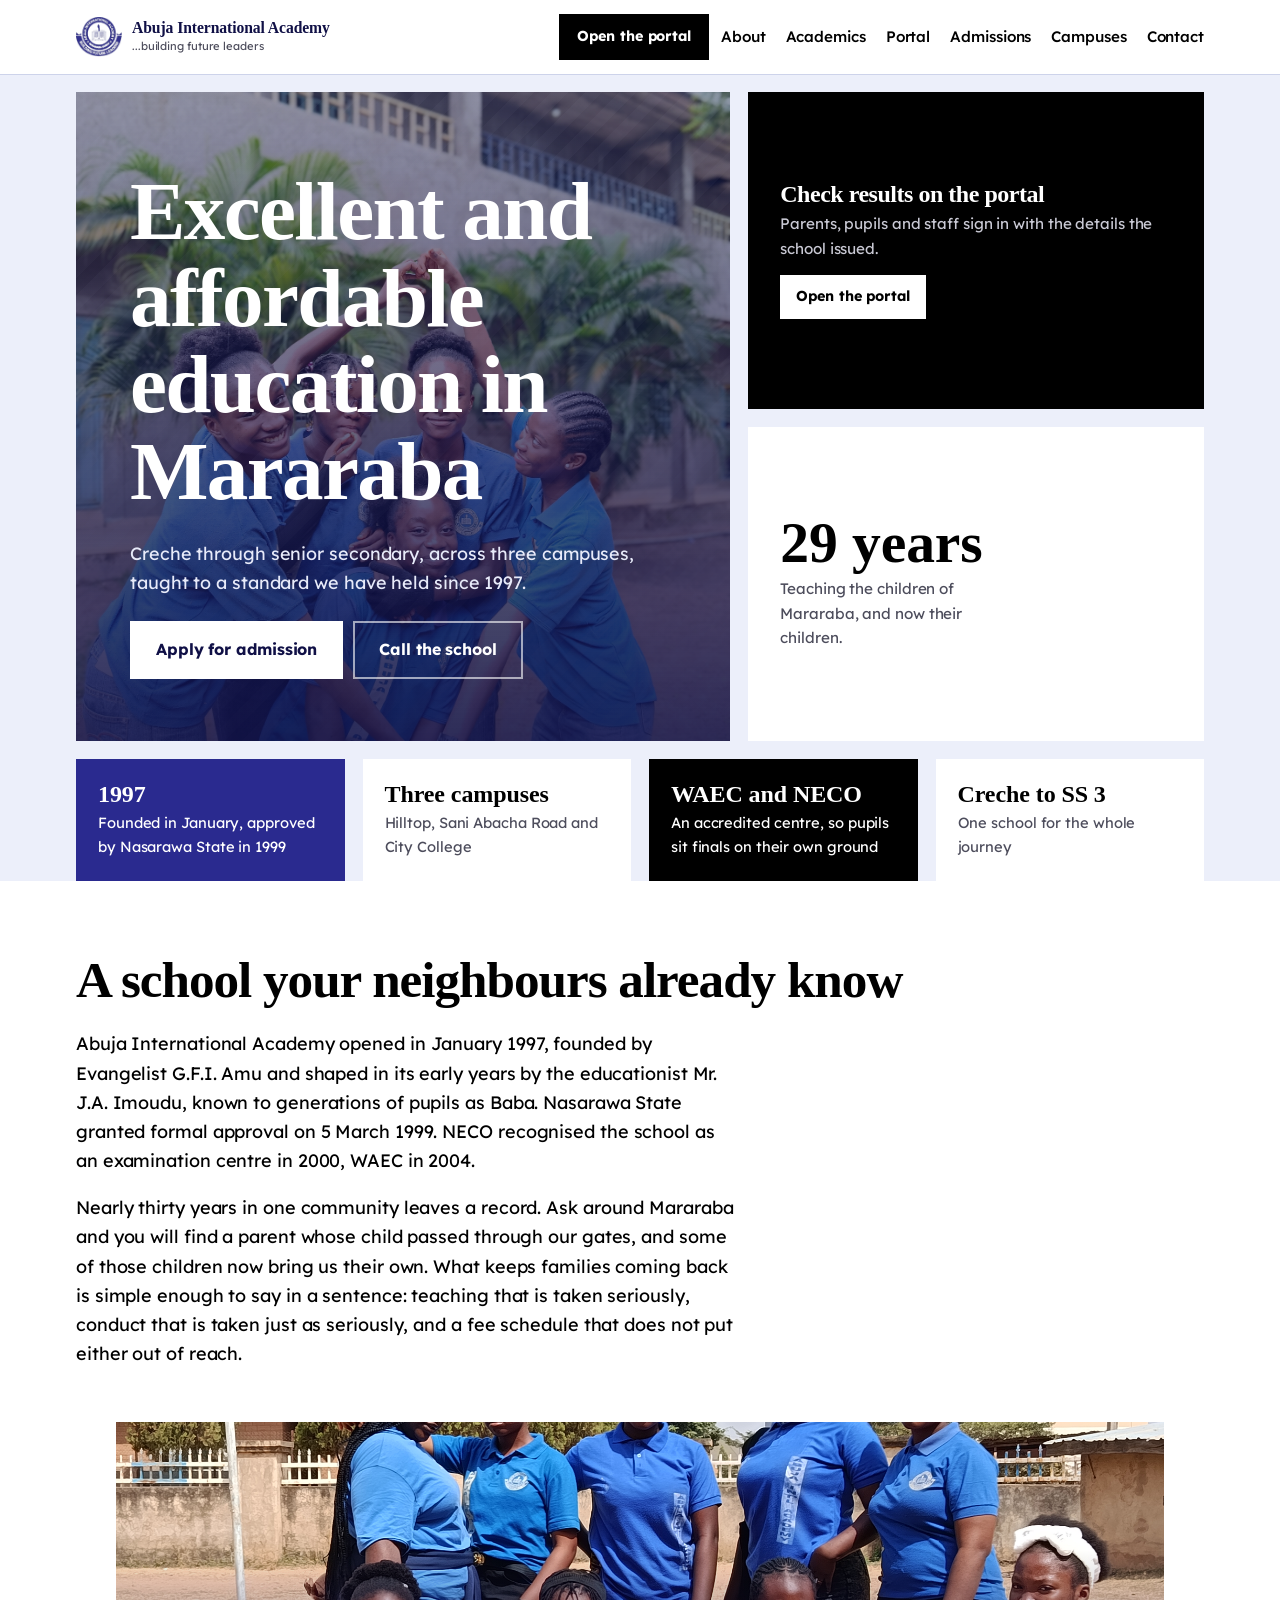
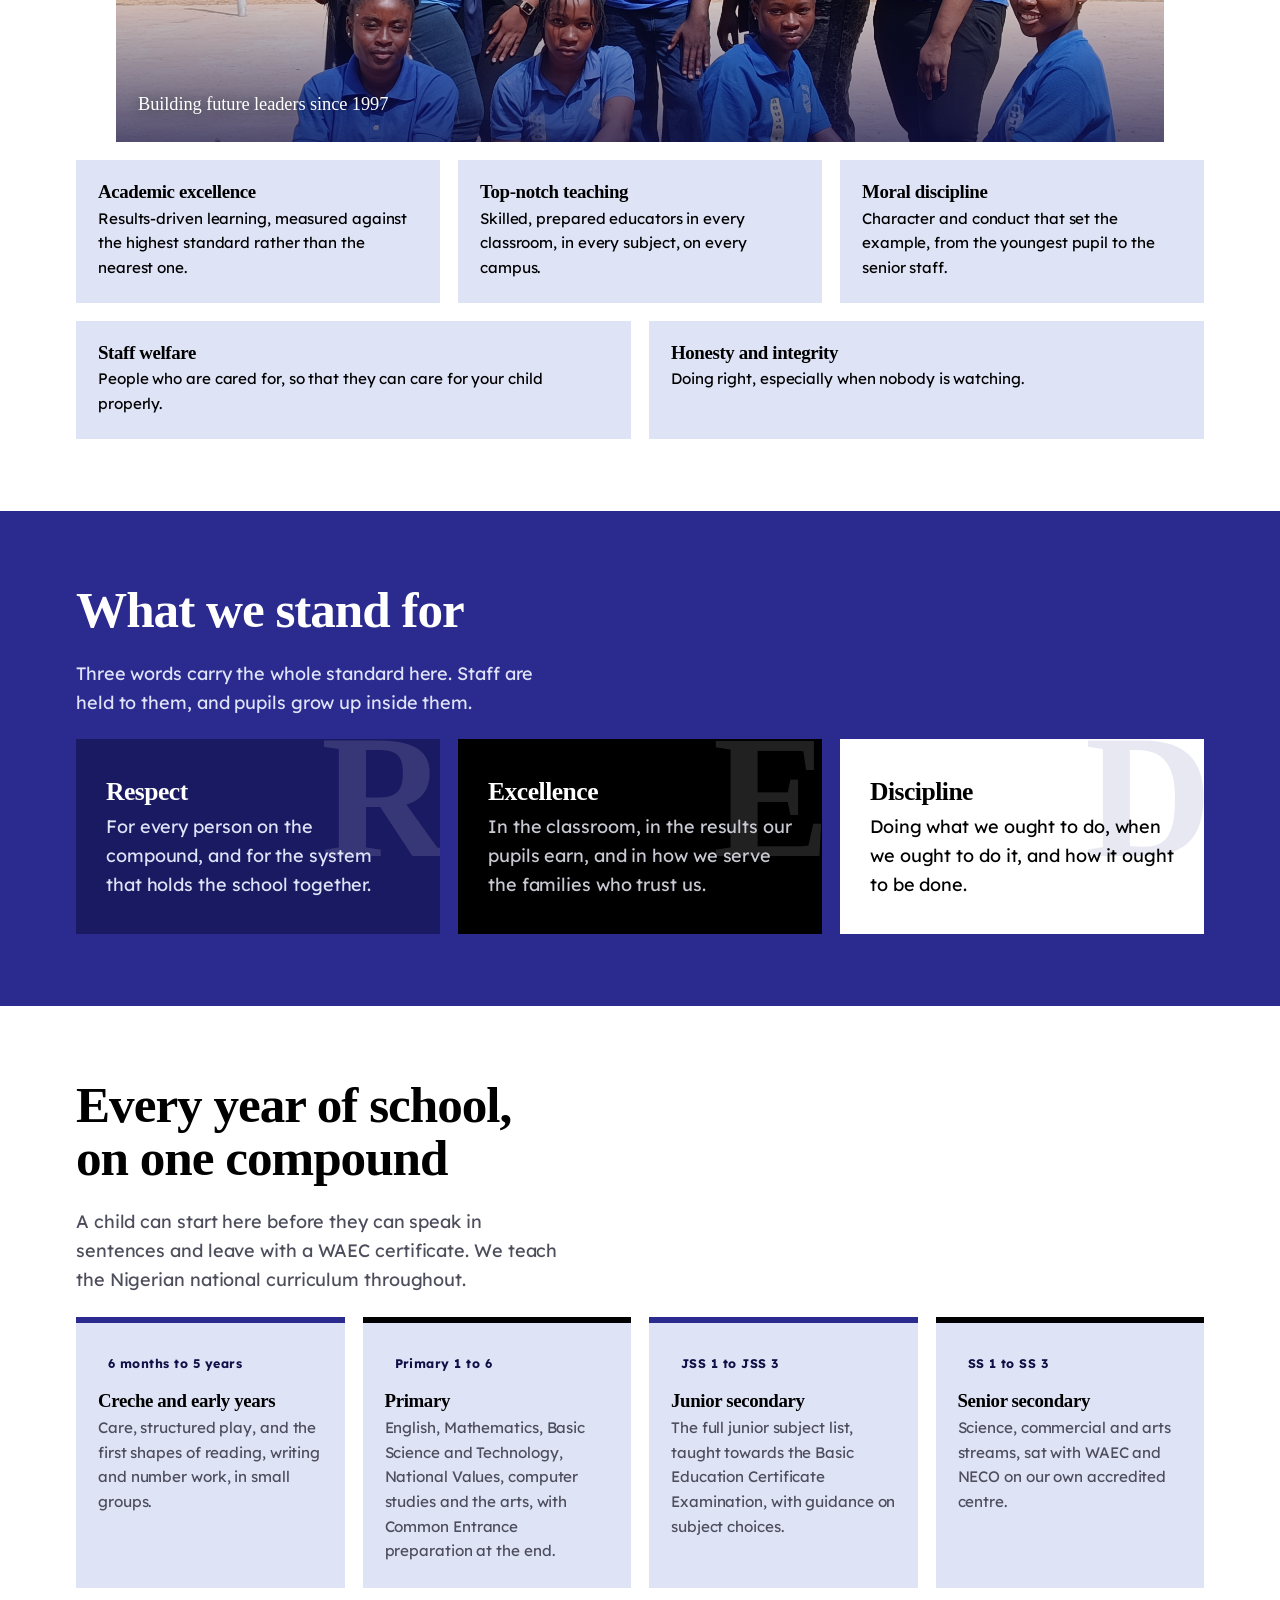
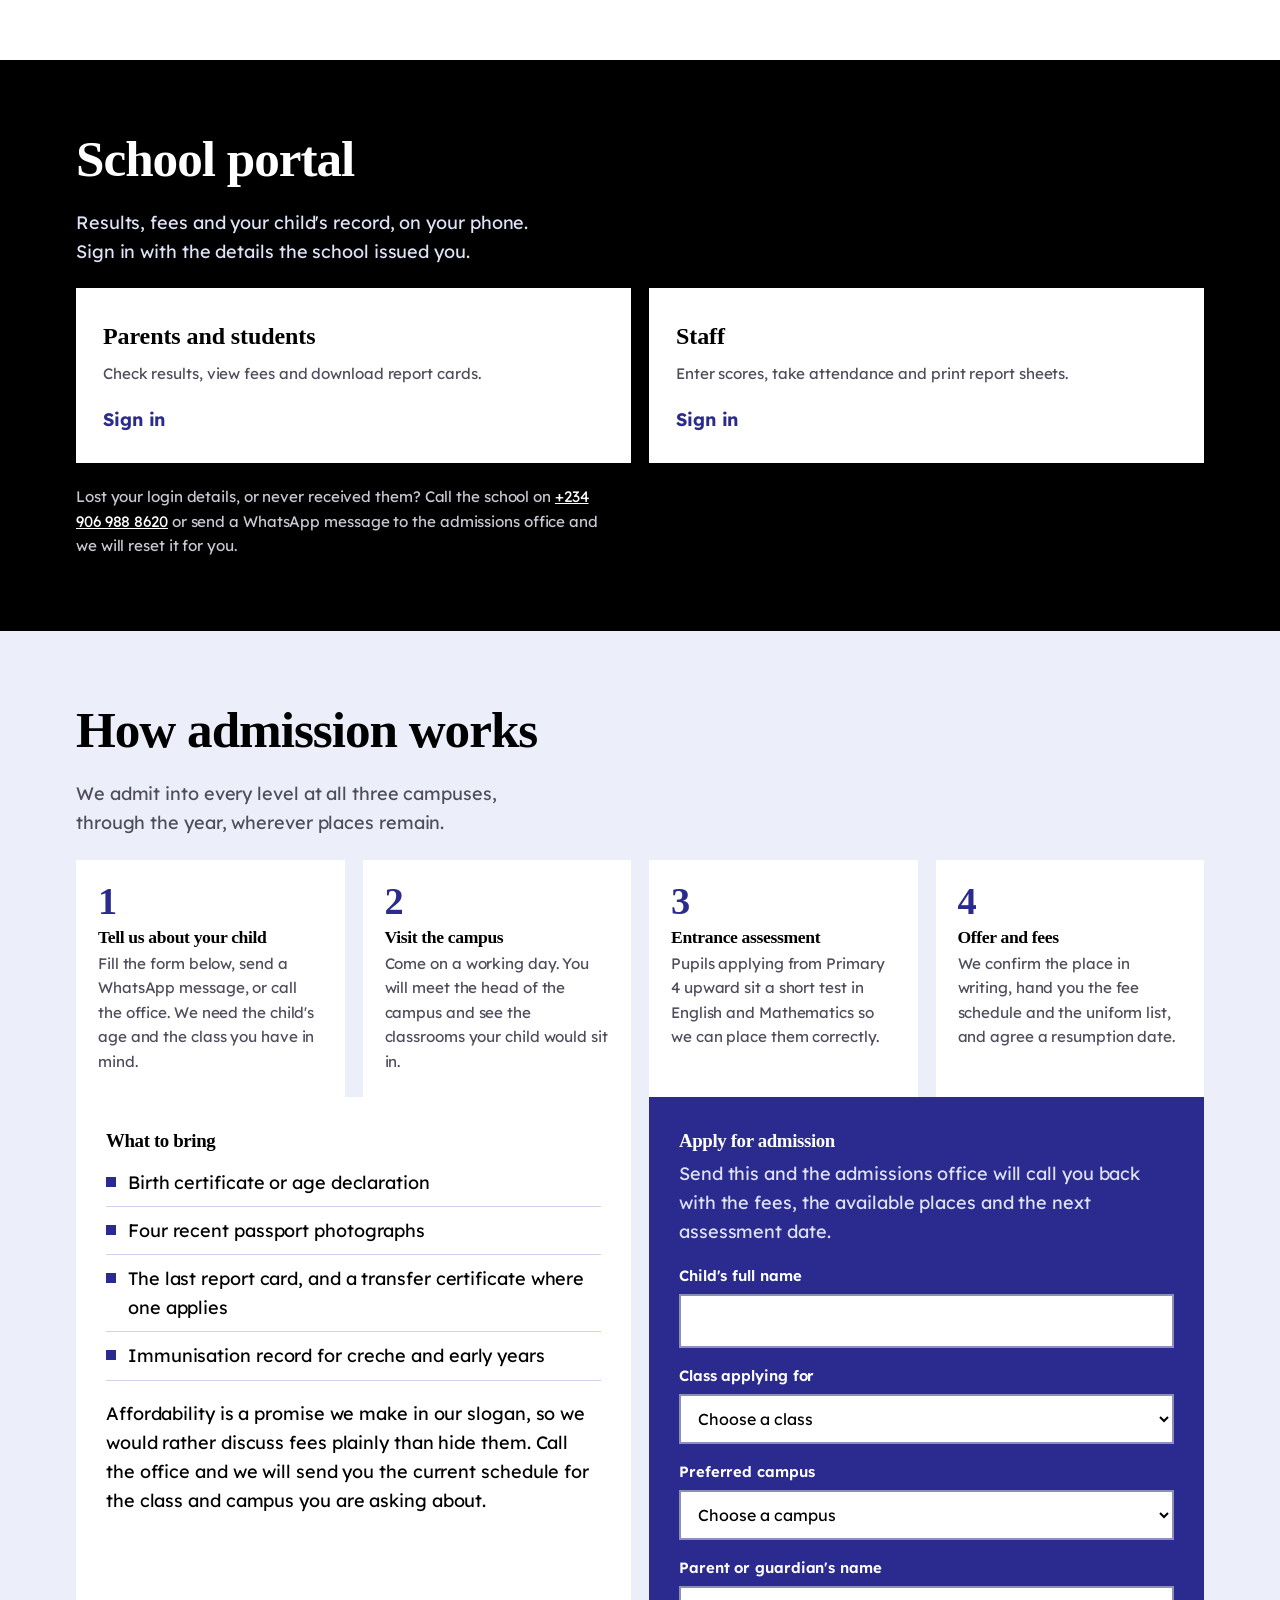
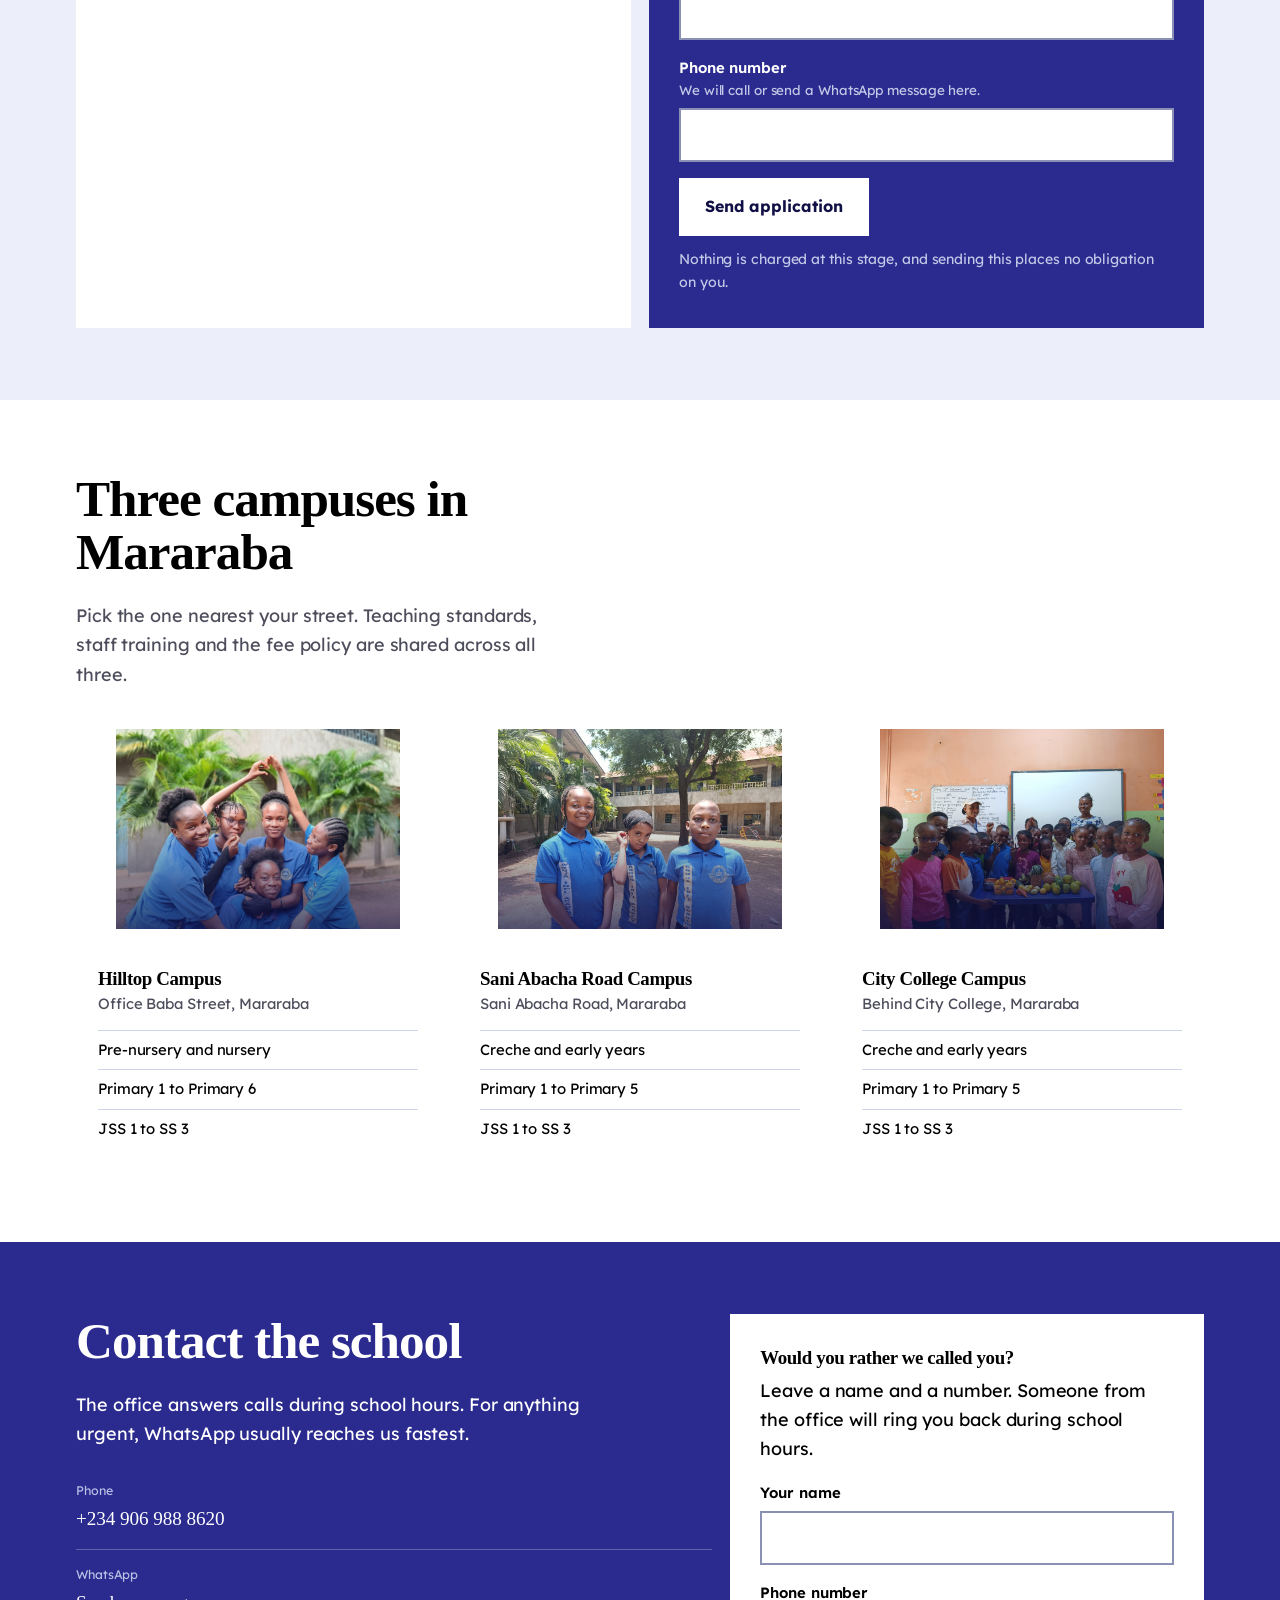
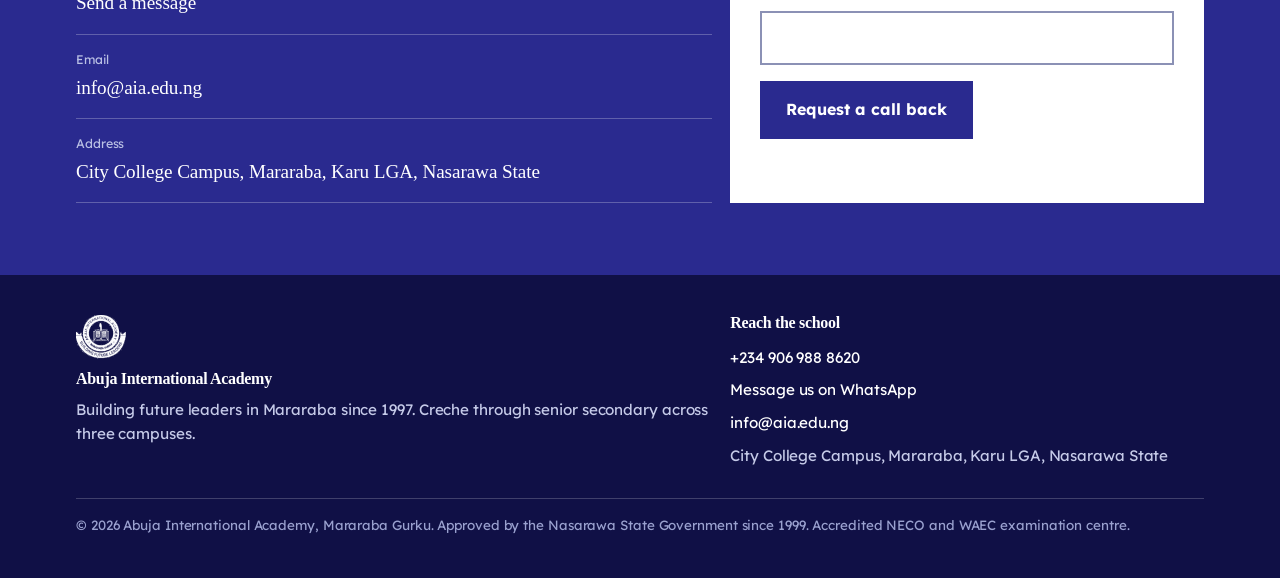
==== index.html @ 54124aa7 "First update of the site" ====
<!DOCTYPE html>
<html lang="en-NG">
<head>
<meta charset="utf-8">
<meta name="viewport" content="width=device-width, initial-scale=1">
<title>Abuja International Academy, Mararaba: excellent and affordable education</title>
<meta name="description" content="Private day school in Mararaba Gurku, Nasarawa State. Creche to SS 3 across three campuses, WAEC and NECO accredited, founded 1997. Check results on the school portal.">
<meta property="og:title" content="Abuja International Academy, Mararaba">
<meta property="og:description" content="Creche to SS 3 across three campuses in Mararaba. Founded 1997. WAEC and NECO accredited.">
<meta property="og:type" content="website">
<meta name="theme-color" content="#1a1a63">
<link rel="icon" href="assets/img/favicon.png">
<link rel="preconnect" href="https://fonts.googleapis.com">
<link rel="preconnect" href="https://fonts.gstatic.com" crossorigin>
<link href="https://fonts.googleapis.com/css2?family=Lexend:wght@400;500;600;700&family=Tinos:wght@400;700&display=swap" rel="stylesheet">
<link rel="stylesheet" href="assets/css/aia.css">
<script type="application/ld+json">
{
  "@context": "https://schema.org",
  "@type": "School",
  "name": "Abuja International Academy",
  "alternateName": "AIA Mararaba",
  "slogan": "Excellent and affordable education in Mararaba",
  "foundingDate": "1997-01",
  "email": "info@aia.edu.ng",
  "telephone": "+234 906 988 8620",
  "address": {
    "@type": "PostalAddress",
    "streetAddress": "City College Campus, Mararaba",
    "addressLocality": "Mararaba Gurku",
    "addressRegion": "Nasarawa",
    "addressCountry": "NG"
  }
}
</script>
</head>
<body id="top">
<a class="skip" href="#main">Skip to content</a>

<header class="masthead">
  <div class="wrap">
    <a class="brand" href="#top">
      <img src="assets/img/aia-crest.png" alt="" width="46" height="40">
      <span>
        <b>Abuja International Academy</b>
        <i>...building future leaders</i>
      </span>
    </a>
    <a class="head-portal" href="PORTAL-URL">Open the portal</a>
    <button class="nav-toggle" type="button" aria-expanded="false" aria-controls="site-nav">Menu</button>
    <nav class="nav" id="site-nav" aria-label="Main">
      <ul>
        <li><a href="#about">About</a></li>
        <li><a href="#academics">Academics</a></li>
        <li><a href="#portal">Portal</a></li>
        <li><a href="#admissions">Admissions</a></li>
        <li><a href="#campuses">Campuses</a></li>
        <li><a href="#contact">Contact</a></li>
      </ul>
    </nav>
  </div>
</header>

<main id="main">

  <section class="hero">
    <div class="wrap">
      <div class="row">
        <div class="hero-main panel-deep">
          <div class="hero-slides" aria-hidden="true">
            <span class="slide" style="background-image: url('assets/img/img1.jpg')"></span>
            <span class="slide" style="background-image: url('assets/img/img2.jpg')"></span>
            <span class="slide" style="background-image: url('assets/img/img3.jpg')"></span>
            <span class="slide" style="background-image: url('assets/img/img4.jpg')"></span>
          </div>
          <div class="hero-shade" aria-hidden="true"></div>
          <div class="hero-copy">
            <h1>Excellent and affordable education in Mararaba</h1>
            <p class="lead">Creche through senior secondary, across three campuses, taught to a standard we have held since 1997.</p>
            <div class="actions">
              <a class="btn btn-light" href="#apply">Apply for admission</a>
              <a class="btn btn-outline" href="tel:+2349069888620">Call the school</a>
            </div>
          </div>
        </div>

        <div class="hero-side">
          <a class="portal-teaser panel-black" href="#portal">
            <h2>Check results on the portal</h2>
            <p>Parents, pupils and staff sign in with the details the school issued.</p>
            <span class="pill">Open the portal</span>
          </a>
          <div class="since panel-white">
            <b>29 years</b>
            <span>Teaching the children of Mararaba, and now their children.</span>
          </div>
        </div>
      </div>

      <div class="row strip">
        <div class="fact panel-blue">
          <b>1997</b>
          <span>Founded in January, approved by Nasarawa State in 1999</span>
        </div>
        <div class="fact panel-white">
          <b>Three campuses</b>
          <span>Hilltop, Sani Abacha Road and City College</span>
        </div>
        <div class="fact panel-black">
          <b>WAEC and NECO</b>
          <span>An accredited centre, so pupils sit finals on their own ground</span>
        </div>
        <div class="fact panel-white">
          <b>Creche to SS 3</b>
          <span>One school for the whole journey</span>
        </div>
      </div>
    </div>
  </section>

  <section class="section section-white" id="about">
    <div class="wrap">
      <div class="row split">
        <div class="col-text">
          <h2>A school your neighbours already know</h2>
          <div class="prose">
            <p>Abuja International Academy opened in January 1997, founded by Evangelist G.F.I. Amu and shaped in its early years by the educationist Mr. J.A. Imoudu, known to generations of pupils as Baba. Nasarawa State granted formal approval on 5 March 1999. NECO recognised the school as an examination centre in 2000, WAEC in 2004.</p>
            <p>Nearly thirty years in one community leaves a record. Ask around Mararaba and you will find a parent whose child passed through our gates, and some of those children now bring us their own. What keeps families coming back is simple enough to say in a sentence: teaching that is taken seriously, conduct that is taken just as seriously, and a fee schedule that does not put either out of reach.</p>
          </div>
        </div>
        <figure class="pic pic-tall col-side">
          <img src="assets/img/img2.jpg" alt="Pupils of Abuja International Academy at school">
          <figcaption>Building future leaders since 1997</figcaption>
        </figure>
      </div>

      <ul class="row pillars">
        <li class="panel-tint">
          <h3>Academic excellence</h3>
          <p>Results-driven learning, measured against the highest standard rather than the nearest one.</p>
        </li>
        <li class="panel-tint">
          <h3>Top-notch teaching</h3>
          <p>Skilled, prepared educators in every classroom, in every subject, on every campus.</p>
        </li>
        <li class="panel-tint">
          <h3>Moral discipline</h3>
          <p>Character and conduct that set the example, from the youngest pupil to the senior staff.</p>
        </li>
        <li class="panel-tint">
          <h3>Staff welfare</h3>
          <p>People who are cared for, so that they can care for your child properly.</p>
        </li>
        <li class="panel-tint">
          <h3>Honesty and integrity</h3>
          <p>Doing right, especially when nobody is watching.</p>
        </li>
      </ul>
    </div>
  </section>

  <section class="section section-blue section-dark">
    <div class="wrap">
      <div class="section-head">
        <h2>What we stand for</h2>
        <p>Three words carry the whole standard here. Staff are held to them, and pupils grow up inside them.</p>
      </div>
      <div class="row values">
        <div class="val panel-deep">
          <span class="glyph" aria-hidden="true">R</span>
          <h3>Respect</h3>
          <p>For every person on the compound, and for the system that holds the school together.</p>
        </div>
        <div class="val panel-black">
          <span class="glyph" aria-hidden="true">E</span>
          <h3>Excellence</h3>
          <p>In the classroom, in the results our pupils earn, and in how we serve the families who trust us.</p>
        </div>
        <div class="val panel-white val-white">
          <span class="glyph" aria-hidden="true">D</span>
          <h3>Discipline</h3>
          <p>Doing what we ought to do, when we ought to do it, and how it ought to be done.</p>
        </div>
      </div>
    </div>
  </section>

  <section class="section section-white" id="academics">
    <div class="wrap">
      <div class="section-head">
        <h2>Every year of school, on one compound</h2>
        <p>A child can start here before they can speak in sentences and leave with a WAEC certificate. We teach the Nigerian national curriculum throughout.</p>
      </div>
      <div class="row levels">
        <div class="level panel-tint">
          <span class="tag">6 months to 5 years</span>
          <h3>Creche and early years</h3>
          <p>Care, structured play, and the first shapes of reading, writing and number work, in small groups.</p>
        </div>
        <div class="level panel-tint level-black">
          <span class="tag">Primary 1 to 6</span>
          <h3>Primary</h3>
          <p>English, Mathematics, Basic Science and Technology, National Values, computer studies and the arts, with Common Entrance preparation at the end.</p>
        </div>
        <div class="level panel-tint">
          <span class="tag">JSS 1 to JSS 3</span>
          <h3>Junior secondary</h3>
          <p>The full junior subject list, taught towards the Basic Education Certificate Examination, with guidance on subject choices.</p>
        </div>
        <div class="level panel-tint level-black">
          <span class="tag">SS 1 to SS 3</span>
          <h3>Senior secondary</h3>
          <p>Science, commercial and arts streams, sat with WAEC and NECO on our own accredited centre.</p>
        </div>
      </div>
    </div>
  </section>

  <section class="section section-black section-dark" id="portal">
    <div class="wrap">
      <div class="section-head">
        <h2>School portal</h2>
        <p>Results, fees and your child's record, on your phone. Sign in with the details the school issued you.</p>
      </div>
      <div class="row doors">
        <a class="door" href="PORTAL-URL">
          <span>
            <b>Parents and students</b>
            <span>Check results, view fees and download report cards.</span>
          </span>
          <em>Sign in</em>
        </a>
        <a class="door" href="PORTAL-URL-STAFF">
          <span>
            <b>Staff</b>
            <span>Enter scores, take attendance and print report sheets.</span>
          </span>
          <em>Sign in</em>
        </a>
      </div>
      <p class="portal-note">Lost your login details, or never received them? Call the school on <a href="tel:+2349069888620">+234 906 988 8620</a> or send a WhatsApp message to the admissions office and we will reset it for you.</p>
    </div>
  </section>

  <section class="section" id="admissions">
    <div class="wrap">
      <div class="section-head">
        <h2>How admission works</h2>
        <p>We admit into every level at all three campuses, through the year, wherever places remain.</p>
      </div>

      <ol class="row steps">
        <li class="panel-white">
          <h3>Tell us about your child</h3>
          <p>Fill the form below, send a WhatsApp message, or call the office. We need the child's age and the class you have in mind.</p>
        </li>
        <li class="panel-white">
          <h3>Visit the campus</h3>
          <p>Come on a working day. You will meet the head of the campus and see the classrooms your child would sit in.</p>
        </li>
        <li class="panel-white">
          <h3>Entrance assessment</h3>
          <p>Pupils applying from Primary 4 upward sit a short test in English and Mathematics so we can place them correctly.</p>
        </li>
        <li class="panel-white">
          <h3>Offer and fees</h3>
          <p>We confirm the place in writing, hand you the fee schedule and the uniform list, and agree a resumption date.</p>
        </li>
      </ol>

      <div class="row split" id="apply">
        <div class="col-half panel-white panel">
          <h3>What to bring</h3>
          <ul class="ticks">
            <li>Birth certificate or age declaration</li>
            <li>Four recent passport photographs</li>
            <li>The last report card, and a transfer certificate where one applies</li>
            <li>Immunisation record for creche and early years</li>
          </ul>
          <p>Affordability is a promise we make in our slogan, so we would rather discuss fees plainly than hide them. Call the office and we will send you the current schedule for the class and campus you are asking about.</p>
        </div>

        <div class="col-half panel-blue panel">
          <h3>Apply for admission</h3>
          <p>Send this and the admissions office will call you back with the fees, the available places and the next assessment date.</p>
          <form class="form" name="application" method="POST" data-netlify="true" netlify-honeypot="company" action="/thank-you.html" data-guard>
            <input type="hidden" name="form-name" value="application">
            <p class="hp"><label>Leave this empty <input name="company" tabindex="-1"></label></p>

            <div class="field">
              <label for="child">Child's full name</label>
              <input id="child" name="child_name" type="text" required>
            </div>
            <div class="field">
              <label for="klass">Class applying for</label>
              <select id="klass" name="class_applied" required>
                <option value="">Choose a class</option>
                <option>Creche</option>
                <option>Early years or nursery</option>
                <option>Primary 1</option>
                <option>Primary 2</option>
                <option>Primary 3</option>
                <option>Primary 4</option>
                <option>Primary 5</option>
                <option>Primary 6</option>
                <option>JSS 1</option>
                <option>JSS 2</option>
                <option>JSS 3</option>
                <option>SS 1</option>
                <option>SS 2</option>
                <option>SS 3</option>
              </select>
            </div>
            <div class="field">
              <label for="campus">Preferred campus</label>
              <select id="campus" name="campus" required>
                <option value="">Choose a campus</option>
                <option>Hilltop Campus, Office Baba Street</option>
                <option>Sani Abacha Road Campus</option>
                <option>City College Campus</option>
                <option>Whichever has a place</option>
              </select>
            </div>
            <div class="field">
              <label for="parent">Parent or guardian's name</label>
              <input id="parent" name="parent_name" type="text" autocomplete="name" required>
            </div>
            <div class="field">
              <label for="phone">Phone number <span class="help">We will call or send a WhatsApp message here.</span></label>
              <input id="phone" name="phone" type="tel" inputmode="tel" autocomplete="tel" required>
            </div>
            <button class="btn btn-light" type="submit" data-sending="Sending your application">Send application</button>
            <p class="form-note">Nothing is charged at this stage, and sending this places no obligation on you.</p>
          </form>
        </div>
      </div>
    </div>
  </section>

  <section class="section section-white" id="campuses">
    <div class="wrap">
      <div class="section-head">
        <h2>Three campuses in Mararaba</h2>
        <p>Pick the one nearest your street. Teaching standards, staff training and the fee policy are shared across all three.</p>
      </div>
      <div class="row">
        <article class="campus">
          <figure class="pic">
            <img src="assets/img/img1.jpg" alt="Hilltop Campus, Office Baba Street">
          </figure>
          <div class="body">
            <h3>Hilltop Campus</h3>
            <p class="addr">Office Baba Street, Mararaba</p>
            <ul>
              <li>Pre-nursery and nursery</li>
              <li>Primary 1 to Primary 6</li>
              <li>JSS 1 to SS 3</li>
            </ul>
          </div>
        </article>
        <article class="campus">
          <figure class="pic">
            <img src="assets/img/img3.jpg" alt="Sani Abacha Road Campus">
          </figure>
          <div class="body">
            <h3>Sani Abacha Road Campus</h3>
            <p class="addr">Sani Abacha Road, Mararaba</p>
            <ul>
              <li>Creche and early years</li>
              <li>Primary 1 to Primary 5</li>
              <li>JSS 1 to SS 3</li>
            </ul>
          </div>
        </article>
        <article class="campus">
          <figure class="pic">
            <img src="assets/img/img4.jpg" alt="City College Campus">
          </figure>
          <div class="body">
            <h3>City College Campus</h3>
            <p class="addr">Behind City College, Mararaba</p>
            <ul>
              <li>Creche and early years</li>
              <li>Primary 1 to Primary 5</li>
              <li>JSS 1 to SS 3</li>
            </ul>
          </div>
        </article>
      </div>
    </div>
  </section>

  <section class="section section-blue section-dark" id="contact">
    <div class="wrap">
      <div class="row split">
        <div class="col-text">
          <h2>Contact the school</h2>
          <p class="lead">The office answers calls during school hours. For anything urgent, WhatsApp usually reaches us fastest.</p>
          <ul class="contact-list">
            <li>
              <span class="k">Phone</span>
              <a class="v" href="tel:+2349069888620">+234 906 988 8620</a>
            </li>
            <li>
              <span class="k">WhatsApp</span>
              <a class="v" href="https://wa.me/2349069888620">Send a message</a>
            </li>
            <li>
              <span class="k">Email</span>
              <a class="v" href="mailto:info@aia.edu.ng">info@aia.edu.ng</a>
            </li>
            <li>
              <span class="k">Address</span>
              <span class="v">City College Campus, Mararaba, Karu LGA, Nasarawa State</span>
            </li>
          </ul>
        </div>

        <div class="col-side panel-white panel">
          <h3>Would you rather we called you?</h3>
          <p>Leave a name and a number. Someone from the office will ring you back during school hours.</p>
          <form class="form" name="callback" method="POST" data-netlify="true" netlify-honeypot="company" action="/thank-you.html" data-guard>
            <input type="hidden" name="form-name" value="callback">
            <p class="hp"><label>Leave this empty <input name="company" tabindex="-1"></label></p>
            <div class="field">
              <label for="cb-name">Your name</label>
              <input id="cb-name" name="name" type="text" autocomplete="name" required>
            </div>
            <div class="field">
              <label for="cb-phone">Phone number</label>
              <input id="cb-phone" name="phone" type="tel" inputmode="tel" autocomplete="tel" required>
            </div>
            <button class="btn" type="submit" data-sending="Sending">Request a call back</button>
          </form>
        </div>
      </div>
    </div>
  </section>

</main>

<footer class="footer">
  <div class="wrap">
    <div class="row split">
      <div class="col-text">
        <img class="crest" src="assets/img/aia-crest-white.png" alt="" width="50" height="44">
        <h3>Abuja International Academy</h3>
        <p>Building future leaders in Mararaba since 1997. Creche through senior secondary across three campuses.</p>
      </div>
      <div class="col-side">
        <h3>Reach the school</h3>
        <ul>
          <li><a href="tel:+2349069888620">+234 906 988 8620</a></li>
          <li><a href="https://wa.me/2349069888620">Message us on WhatsApp</a></li>
          <li><a href="mailto:info@aia.edu.ng">info@aia.edu.ng</a></li>
          <li>City College Campus, Mararaba, Karu LGA, Nasarawa State</li>
        </ul>
      </div>
    </div>
    <p class="colophon">&copy; <span id="year">2026</span> Abuja International Academy, Mararaba Gurku. Approved by the Nasarawa State Government since 1999. Accredited NECO and WAEC examination centre.</p>
  </div>
</footer>

<nav class="mobile-bar" aria-label="Quick actions">
  <a href="tel:+2349069888620">Call the school</a>
  <a href="#portal">Open the portal</a>
</nav>

<script src="assets/js/aia.js"></script>
</body>
</html>
---- assets/css/aia.css ----
/* Abuja International Academy
   Blocked layout. Everything is a solid panel in one of three school colours:
   blue, white, black. Flexbox does the arranging. */

:root {
  --blue: #2a2a8f;
  --blue-deep: #1a1a63;
  --blue-ink: #101046;
  --tint: #eceffa;
  --tint-2: #dee3f6;
  --white: #ffffff;
  --black: #000000;
  --ink-2: #4d4d5c;
  --rule: #cdd3ea;

  --wrap: 1180px;
  --gutter: 18px;
  --gap: 14px;

  --serif: "Times New Roman", Tinos, Times, Georgia, serif;
  --sans: "Lexend", -apple-system, BlinkMacSystemFont, "Segoe UI", Roboto, Arial, sans-serif;

  /* diagonal weave used behind empty photo panels */
  --weave: repeating-linear-gradient(135deg, rgba(255,255,255,.05) 0 12px, transparent 12px 24px);
}

*, *::before, *::after { box-sizing: border-box; }
html { -webkit-text-size-adjust: 100%; scroll-behavior: smooth; }

body {
  margin: 0;
  font-family: var(--sans);
  font-size: 16.5px;
  line-height: 1.62;
  letter-spacing: -0.005em;
  color: var(--black);
  background: var(--tint);
  padding-bottom: 60px;
}

img { max-width: 100%; height: auto; display: block; }
a { color: var(--blue); }

a:focus-visible, button:focus-visible, input:focus-visible,
select:focus-visible, textarea:focus-visible {
  outline: 3px solid var(--black);
  outline-offset: 3px;
}

h1, h2, h3 {
  font-family: var(--serif);
  font-weight: 700;
  line-height: 1.04;
  letter-spacing: -0.02em;
  margin: 0 0 .45em;
}

h1 { font-size: clamp(2.7rem, 10.4vw, 5.2rem); }
h2 { font-size: clamp(1.95rem, 6.2vw, 3.2rem); }
h3 { font-size: 1.18rem; }
p { margin: 0 0 1em; }

.wrap { width: 100%; max-width: var(--wrap); margin: 0 auto; padding: 0 var(--gutter); }
.prose { max-width: 60ch; }
.lead { font-size: 1.12rem; max-width: 52ch; }

.skip {
  position: absolute; left: -9999px; background: var(--black); color: var(--white);
  padding: 12px 18px; z-index: 90;
}
.skip:focus { left: 0; top: 0; }

/* ---------------- flex scaffolding ---------------- */

.row { display: flex; flex-wrap: wrap; gap: var(--gap); }
.row > * { flex: 1 1 100%; min-width: 0; }

/* ---------------- panels ---------------- */

.panel { padding: 26px 22px; }
.panel-blue { background: var(--blue); color: var(--white); }
.panel-deep { background: var(--blue-deep); color: var(--white); }
.panel-black { background: var(--black); color: var(--white); }
.panel-white { background: var(--white); color: var(--black); }
.panel-tint { background: var(--tint-2); color: var(--black); }

.panel-blue h2, .panel-blue h3, .panel-deep h2, .panel-deep h3,
.panel-black h2, .panel-black h3 { color: var(--white); }
.panel-blue p, .panel-deep p { color: #dfe3f7; }
.panel-black p { color: #c9c9d4; }

/* ---------------- masthead ---------------- */

.masthead { position: sticky; top: 0; z-index: 70; background: var(--white); box-shadow: 0 1px 0 var(--rule); }
.masthead .wrap { display: flex; flex-wrap: wrap; align-items: center; gap: 12px; min-height: 62px; }

.brand { display: flex; align-items: center; gap: 10px; text-decoration: none; color: var(--black); margin-right: auto; }
.brand img { width: 38px; }
.brand b { font-family: var(--serif); font-size: .98rem; line-height: 1.1; display: block; color: var(--blue-ink); }
.brand i { font-style: normal; display: block; font-size: .7rem; color: var(--ink-2); }

.nav-toggle {
  font: inherit; font-size: .9rem; font-weight: 600; cursor: pointer;
  background: var(--white); color: var(--blue-ink);
  border: 2px solid var(--blue-ink); padding: 7px 14px;
}

.nav { display: none; flex-basis: 100%; border-top: 1px solid var(--rule); }
.nav.open { display: block; }
.nav ul { list-style: none; margin: 0; padding: 4px 0 12px; }
.nav li + li { border-top: 1px solid var(--tint); }
.nav a { display: block; padding: 12px 2px; text-decoration: none; color: var(--black); font-weight: 500; }

.head-portal {
  display: none; text-decoration: none; font-weight: 700; font-size: .9rem;
  background: var(--black); color: var(--white); padding: 11px 18px;
}
.head-portal:hover { background: var(--blue); }

/* ---------------- buttons ---------------- */

.btn {
  display: inline-block; font: inherit; font-weight: 700; font-size: 1rem;
  padding: 14px 24px; text-decoration: none; cursor: pointer;
  background: var(--blue); color: var(--white); border: 2px solid var(--blue);
}
.btn:hover { background: var(--blue-deep); border-color: var(--blue-deep); }
.btn-black { background: var(--black); border-color: var(--black); }
.btn-black:hover { background: var(--blue-ink); border-color: var(--blue-ink); }
.btn-light { background: var(--white); color: var(--blue-ink); border-color: var(--white); }
.btn-light:hover { background: var(--tint); border-color: var(--tint); }
.btn-outline { background: transparent; color: var(--white); border-color: rgba(255,255,255,.6); }
.btn-outline:hover { background: rgba(255,255,255,.14); border-color: var(--white); }
.btn-ink { background: transparent; color: var(--blue-ink); border-color: var(--blue-ink); }
.btn-ink:hover { background: var(--blue-ink); color: var(--white); }

.actions { display: flex; flex-wrap: wrap; gap: 10px; margin-top: 24px; }

/* ---------------- hero ---------------- */

.hero { padding: var(--gap) 0 0; }
.hero-main {
  position: relative; overflow: hidden;
  padding: 44px 24px 38px;
  display: flex; flex-direction: column; justify-content: flex-end;
  min-height: 440px;
  background: var(--blue-deep);
}

/* slideshow stage: four photographs crossfading behind the headline */
.hero-slides { position: absolute; inset: 0; }
.hero-slides .slide {
  position: absolute; inset: 0;
  background-position: center center;
  background-size: cover;
  background-repeat: no-repeat;
  opacity: 0;
  animation: heroFade 28s infinite;
}
.hero-slides .slide:nth-child(1) { opacity: 1; animation-delay: 0s; }
.hero-slides .slide:nth-child(2) { animation-delay: 7s; }
.hero-slides .slide:nth-child(3) { animation-delay: 14s; }
.hero-slides .slide:nth-child(4) { animation-delay: 21s; }

@keyframes heroFade {
  0%   { opacity: 0; }
  3%   { opacity: 1; }
  25%  { opacity: 1; }
  28%  { opacity: 0; }
  100% { opacity: 0; }
}

/* dark blue wash so white type stays readable over any photograph */
.hero-shade {
  position: absolute; inset: 0;
  background:
    linear-gradient(180deg, rgba(16,16,70,.42) 0%, rgba(16,16,70,.62) 48%, rgba(16,16,70,.88) 100%),
    var(--weave);
}

.hero-copy { position: relative; }
.hero-main h1 { max-width: 14ch; margin-bottom: .3em; }
.hero-main .lead { color: #e7eaf9; }

.hero-side { display: flex; flex-direction: column; gap: var(--gap); }
.hero-side > * { flex: 1 1 auto; }

.portal-teaser { display: flex; flex-direction: column; justify-content: center; text-decoration: none; }
.portal-teaser h2 { font-size: 1.5rem; margin-bottom: .2em; }
.portal-teaser p { margin-bottom: 14px; font-size: .95rem; }
.portal-teaser .pill {
  align-self: flex-start; background: var(--white); color: var(--black);
  font-weight: 700; font-size: .9rem; padding: 10px 16px;
}
.portal-teaser:hover .pill { background: var(--tint-2); }

.since { display: flex; flex-direction: column; justify-content: center; }
.since b { font-family: var(--serif); font-size: clamp(2.6rem, 11vw, 3.6rem); line-height: .9; display: block; }
.since span { font-size: .95rem; color: var(--ink-2); margin-top: 8px; display: block; max-width: 26ch; }

/* ---------------- fact strip ---------------- */

.strip { margin-top: var(--gap); }
.strip .fact { padding: 22px; }
.strip .fact b { font-family: var(--serif); font-size: 1.5rem; line-height: 1.1; display: block; margin-bottom: 4px; }
.strip .fact span { font-size: .92rem; display: block; }
.strip .panel-white span { color: var(--ink-2); }

/* ---------------- section rhythm ---------------- */

.section { padding: 46px 0; }
.section-head { margin-bottom: 22px; max-width: 44ch; }
.section-head p { color: var(--ink-2); margin-bottom: 0; }
.section-dark .section-head p { color: #dfe3f7; }
.section-blue { background: var(--blue); color: var(--white); }
.section-black { background: var(--black); color: var(--white); }
.section-white { background: var(--white); }

.section-blue h2, .section-black h2 { color: var(--white); }

/* ---------------- picture panel (works with or without a photo) ---------------- */

.pic {
  position: relative; background: var(--blue-deep); background-image: var(--weave);
  min-height: 230px; display: flex; flex-direction: column; justify-content: flex-end;
  padding: 22px; overflow: hidden;
}
.pic img {
  position: absolute; inset: 0;
  width: 100%; height: 100%;
  object-fit: cover; object-position: center;
}
.pic::after {
  content: ""; position: absolute; inset: 0;
  background: linear-gradient(180deg, rgba(16,16,70,0) 40%, rgba(16,16,70,.72) 100%);
}
.pic figcaption {
  position: relative; z-index: 1; color: var(--white); font-family: var(--serif); font-size: 1.15rem;
  text-shadow: 0 1px 12px rgba(0,0,0,.5);
}
.pic-tall { min-height: 320px; }

/* ---------------- pillars ---------------- */

.pillars { list-style: none; margin: 0; padding: 0; }
.pillars li { padding: 22px; }
.pillars h3 { margin-bottom: 5px; }
.pillars p { margin: 0; font-size: .95rem; }
.pillars .panel-white p { color: var(--ink-2); }

/* ---------------- values ---------------- */

.values .val { position: relative; overflow: hidden; padding: 30px 22px 26px; }
.values .glyph {
  position: absolute; right: -8px; top: -30px; font-family: var(--serif); font-weight: 700;
  font-size: 11rem; line-height: 1; color: rgba(255,255,255,.13); pointer-events: none;
}
.values .val-white .glyph { color: rgba(42,42,143,.11); }
.values h3 { font-size: 1.6rem; margin-bottom: .25em; }
.values p { margin: 0; position: relative; }

/* ---------------- levels ---------------- */

.levels .level { padding: 24px 22px; border-top: 6px solid var(--blue); }
.levels .level-black { border-top-color: var(--black); }
.levels .tag {
  display: inline-block; font-size: .78rem; font-weight: 700; letter-spacing: .04em;
  background: var(--tint-2); color: var(--blue-ink); padding: 5px 10px; margin-bottom: 12px;
}
.levels h3 { margin-bottom: .3em; }
.levels p { margin: 0; font-size: .95rem; color: var(--ink-2); }

/* ---------------- portal ---------------- */

.doors { margin-top: 22px; }
.door {
  display: flex; flex-direction: column; justify-content: space-between; gap: 18px;
  text-decoration: none; padding: 26px 24px; background: var(--white); color: var(--black);
  border: 3px solid var(--white);
}
.door:hover { background: var(--tint); }
.door b { font-family: var(--serif); font-size: 1.5rem; display: block; margin-bottom: 6px; color: var(--black); }
.door span { display: block; color: var(--ink-2); font-size: .95rem; }
.door em { font-style: normal; font-weight: 700; color: var(--blue); }
.portal-note { margin: 22px 0 0; font-size: .95rem; color: #c9c9d4; max-width: 58ch; }
.portal-note a { color: var(--white); }

/* ---------------- steps ---------------- */

.steps { list-style: none; counter-reset: s; margin: 0; padding: 0; }
.steps li { counter-increment: s; padding: 22px; position: relative; }
.steps li::before {
  content: counter(s); font-family: var(--serif); font-weight: 700; font-size: 2.4rem;
  line-height: 1; display: block; margin-bottom: 8px; color: var(--blue);
}
.steps .panel-blue::before, .steps .panel-black::before { color: rgba(255,255,255,.55); }
.steps h3 { font-size: 1.1rem; margin-bottom: .3em; }
.steps p { margin: 0; font-size: .95rem; }
.steps .panel-white p { color: var(--ink-2); }

/* ---------------- campuses ---------------- */

.campus { display: flex; flex-direction: column; background: var(--white); }
.campus .pic { min-height: 200px; }
.campus .body { padding: 22px; flex: 1 1 auto; }
.campus h3 { margin-bottom: 4px; }
.campus .addr { color: var(--ink-2); font-size: .93rem; margin-bottom: 14px; }
.campus ul { list-style: none; margin: 0; padding: 0; font-size: .93rem; }
.campus li { padding: 7px 0; border-top: 1px solid var(--rule); }

/* ---------------- lists inside prose ---------------- */

.ticks { list-style: none; margin: 0 0 1em; padding: 0; }
.ticks li { padding: 9px 0 9px 22px; position: relative; border-bottom: 1px solid var(--rule); }
.ticks li::before { content: ""; position: absolute; left: 0; top: 18px; width: 10px; height: 10px; background: var(--blue); }

/* ---------------- forms ---------------- */

.form { margin: 0; }
.field { margin-bottom: 16px; }
.field label { display: block; font-weight: 600; font-size: .93rem; margin-bottom: 6px; }
.field .help { display: block; font-weight: 400; font-size: .84rem; color: var(--ink-2); }
.panel-blue .field .help, .panel-black .field .help { color: #c3c8e6; }
.field input, .field select, .field textarea {
  width: 100%; font: inherit; font-size: 1rem; padding: 12px 13px;
  border: 2px solid #8b91b5; background: var(--white); color: var(--black);
}
.field textarea { min-height: 110px; resize: vertical; }
.hp { position: absolute; left: -9999px; }
.form-note { font-size: .88rem; color: var(--ink-2); margin: 12px 0 0; }
.panel-blue .form-note { color: #c3c8e6; }

/* ---------------- contact ---------------- */

.contact-list { list-style: none; margin: 0; padding: 0; }
.contact-list li { padding: 15px 0; border-bottom: 1px solid rgba(255,255,255,.25); }
.contact-list .k { display: block; font-size: .78rem; color: #b9bfe4; margin-bottom: 2px; }
.contact-list .v { font-family: var(--serif); font-size: 1.2rem; color: var(--white); text-decoration: none; }
.contact-list a.v:hover { text-decoration: underline; }

/* ---------------- footer ---------------- */

.footer { background: var(--blue-ink); color: #c5cae8; padding: 40px 0 28px; font-size: .95rem; }
.footer h3 { color: var(--white); font-size: 1rem; margin-bottom: 10px; }
.footer a { color: var(--white); text-decoration: none; }
.footer a:hover { text-decoration: underline; }
.footer ul { list-style: none; margin: 0; padding: 0; }
.footer li { padding: 4px 0; }
.footer .crest { width: 50px; margin-bottom: 12px; }
.colophon { border-top: 1px solid rgba(255,255,255,.2); margin-top: 26px; padding-top: 16px; font-size: .84rem; color: #9aa1cf; }

/* ---------------- mobile action bar ---------------- */

.mobile-bar { position: fixed; left: 0; right: 0; bottom: 0; z-index: 80; display: flex; }
.mobile-bar a {
  flex: 1 1 50%; padding: 16px 8px; text-align: center; font-weight: 700; font-size: .95rem;
  text-decoration: none; background: var(--white); color: var(--blue-ink); border-top: 1px solid var(--rule);
}
.mobile-bar a + a { background: var(--black); color: var(--white); border-top-color: var(--black); }

/* ---------------- one orchestrated entrance ---------------- */

.hero-main, .hero-side > * { animation: rise .5s cubic-bezier(.2,.7,.3,1) backwards; }
.hero-side > *:nth-child(1) { animation-delay: .08s; }
.hero-side > *:nth-child(2) { animation-delay: .16s; }
@keyframes rise { from { opacity: 0; transform: translateY(14px); } }

/* ---------------- wider screens ---------------- */

@media (min-width: 620px) {
  .strip .fact { flex: 1 1 calc(50% - var(--gap)); }
  .pillars li { flex: 1 1 calc(50% - var(--gap)); }
  .levels .level { flex: 1 1 calc(50% - var(--gap)); }
  .steps li { flex: 1 1 calc(50% - var(--gap)); }
  .doors .door { flex: 1 1 calc(50% - var(--gap)); }
  .values .val { flex: 1 1 calc(50% - var(--gap)); }
}

@media (min-width: 900px) {
  body { font-size: 18px; padding-bottom: 0; }
  :root { --gutter: 26px; --gap: 18px; }

  .section { padding: 72px 0; }
  .hero-main { padding: 76px 54px 62px; min-height: 580px; flex: 1 1 58%; }
  .hero-side { flex: 1 1 calc(42% - var(--gap)); }
  .portal-teaser, .since { padding: 32px; }

  .strip .fact { flex: 1 1 calc(25% - var(--gap)); }
  .pillars li { flex: 1 1 calc(33.333% - var(--gap)); }
  .levels .level { flex: 1 1 calc(25% - var(--gap)); }
  .steps li { flex: 1 1 calc(25% - var(--gap)); }
  .values .val { flex: 1 1 calc(33.333% - var(--gap)); }
  .campus { flex: 1 1 calc(33.333% - var(--gap)); }
  .doors .door { flex: 1 1 calc(50% - var(--gap)); }

  .split > .col-text { flex: 1 1 calc(58% - var(--gap)); }
  .split > .col-side { flex: 1 1 42%; }
  .split > .col-half { flex: 1 1 calc(50% - var(--gap)); }

  .nav-toggle { display: none; }
  .nav { display: block; flex-basis: auto; border-top: 0; }
  .nav ul { display: flex; gap: 20px; padding: 0; }
  .nav li + li { border-top: 0; }
  .nav a { padding: 6px 0; font-size: .95rem; }
  .head-portal { display: inline-block; }
  .masthead .wrap { min-height: 74px; }
  .brand img { width: 46px; }

  .mobile-bar { display: none; }
  .panel { padding: 34px 30px; }
  .values .val { padding: 40px 30px 34px; }
}

@media (prefers-reduced-motion: reduce) {
  html { scroll-behavior: auto; }
  * { animation: none !important; transition: none !important; }
}
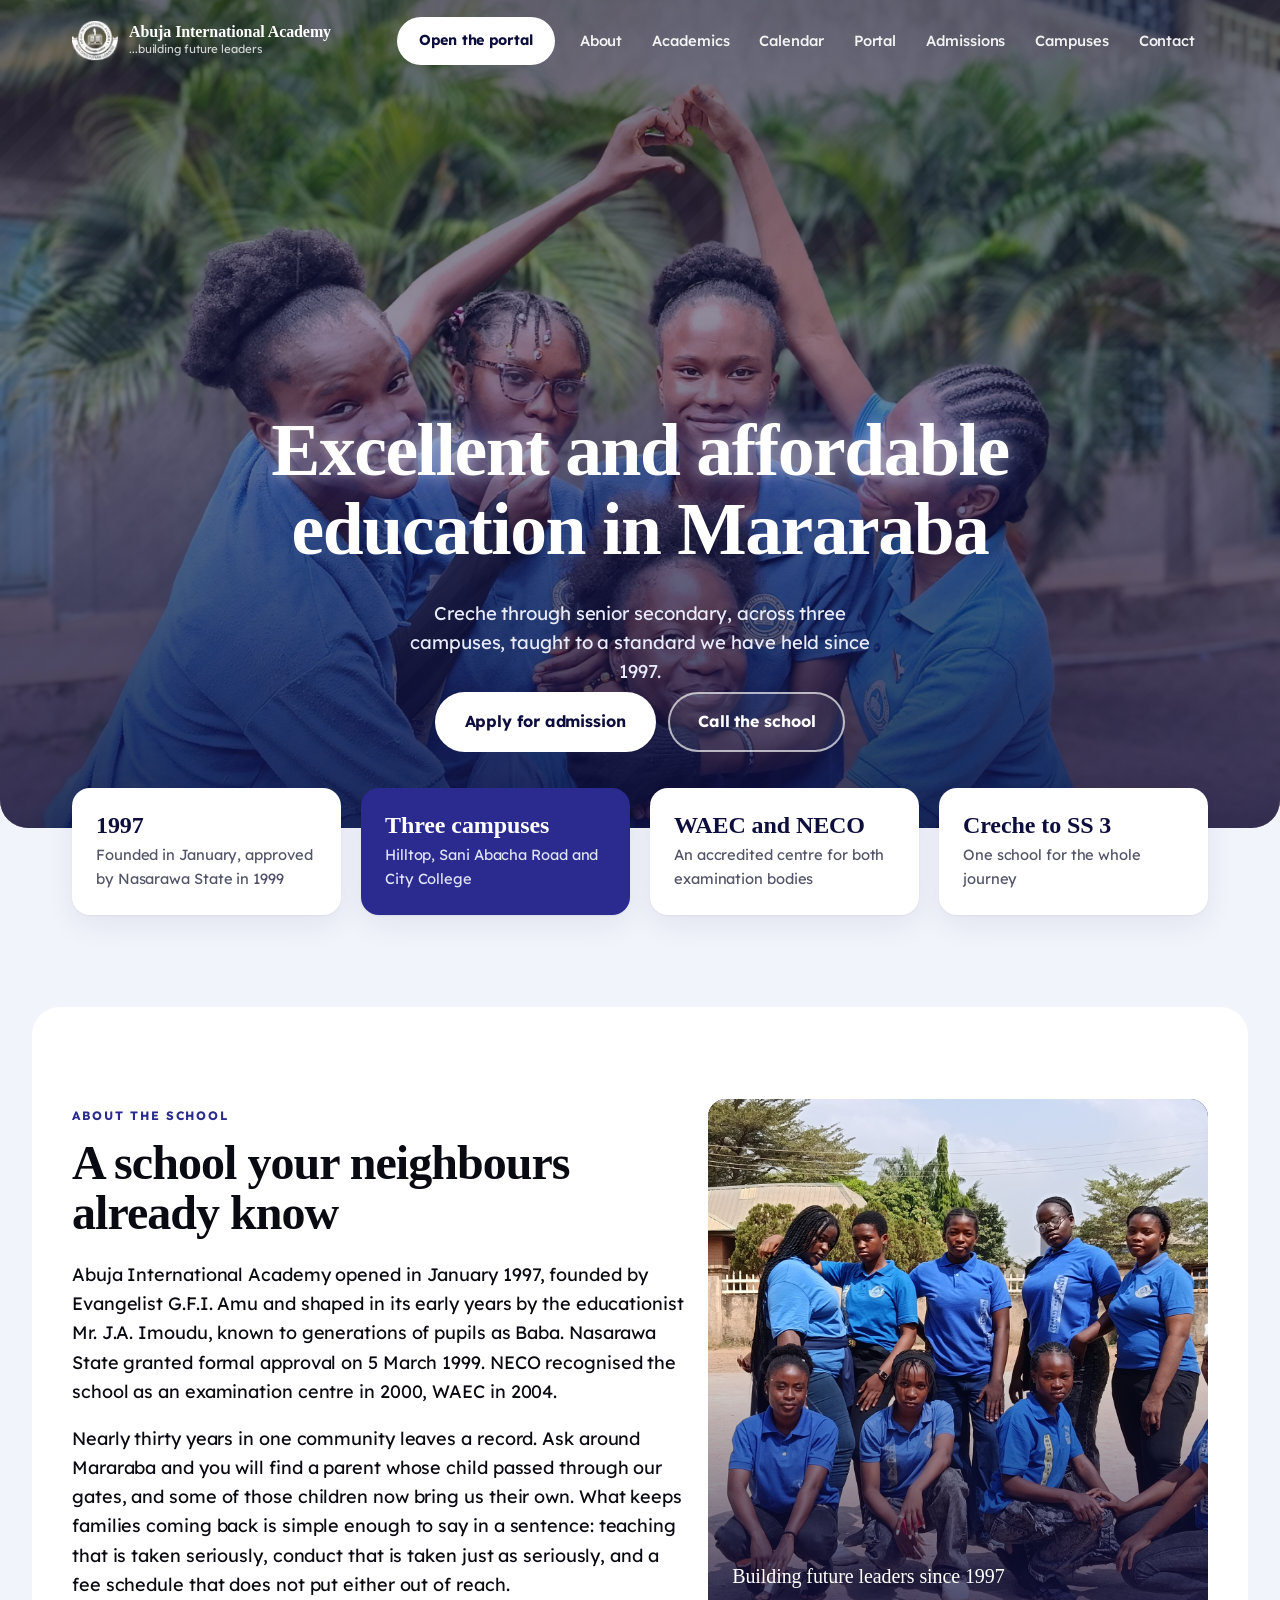
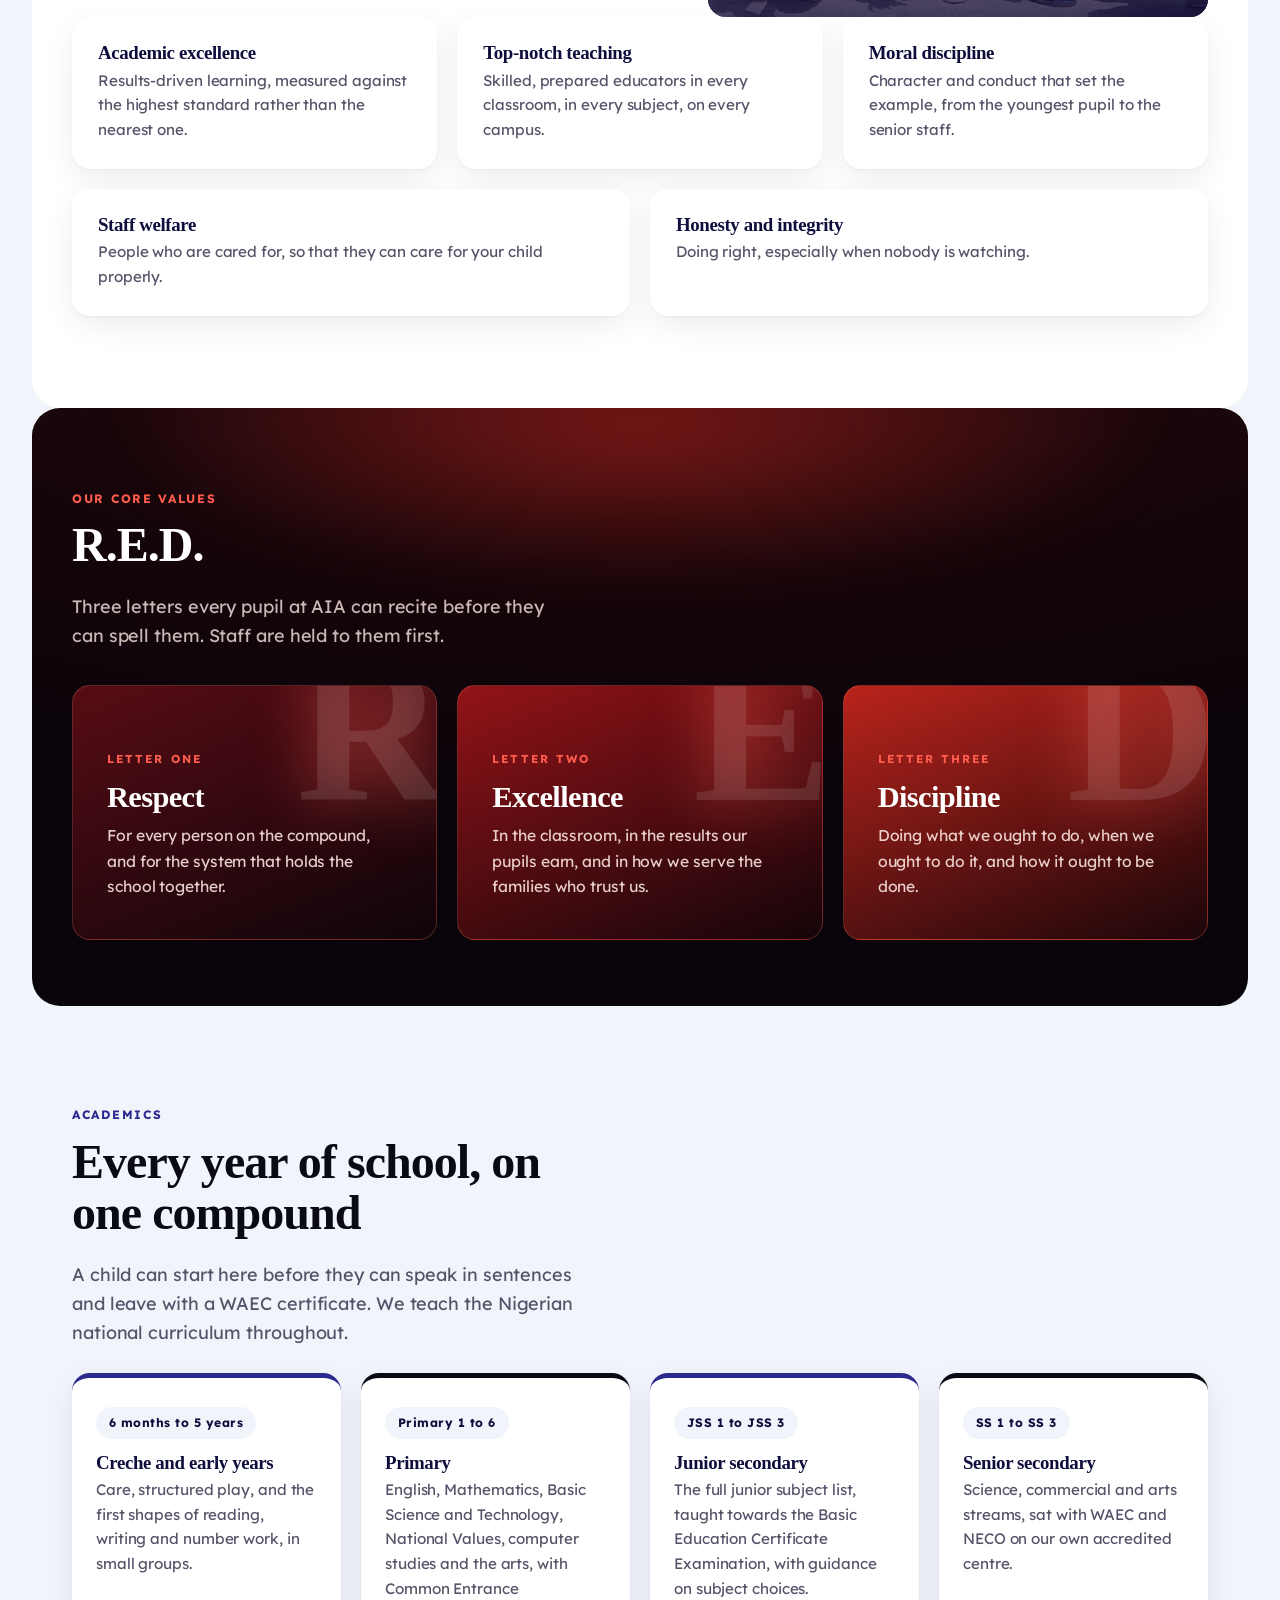
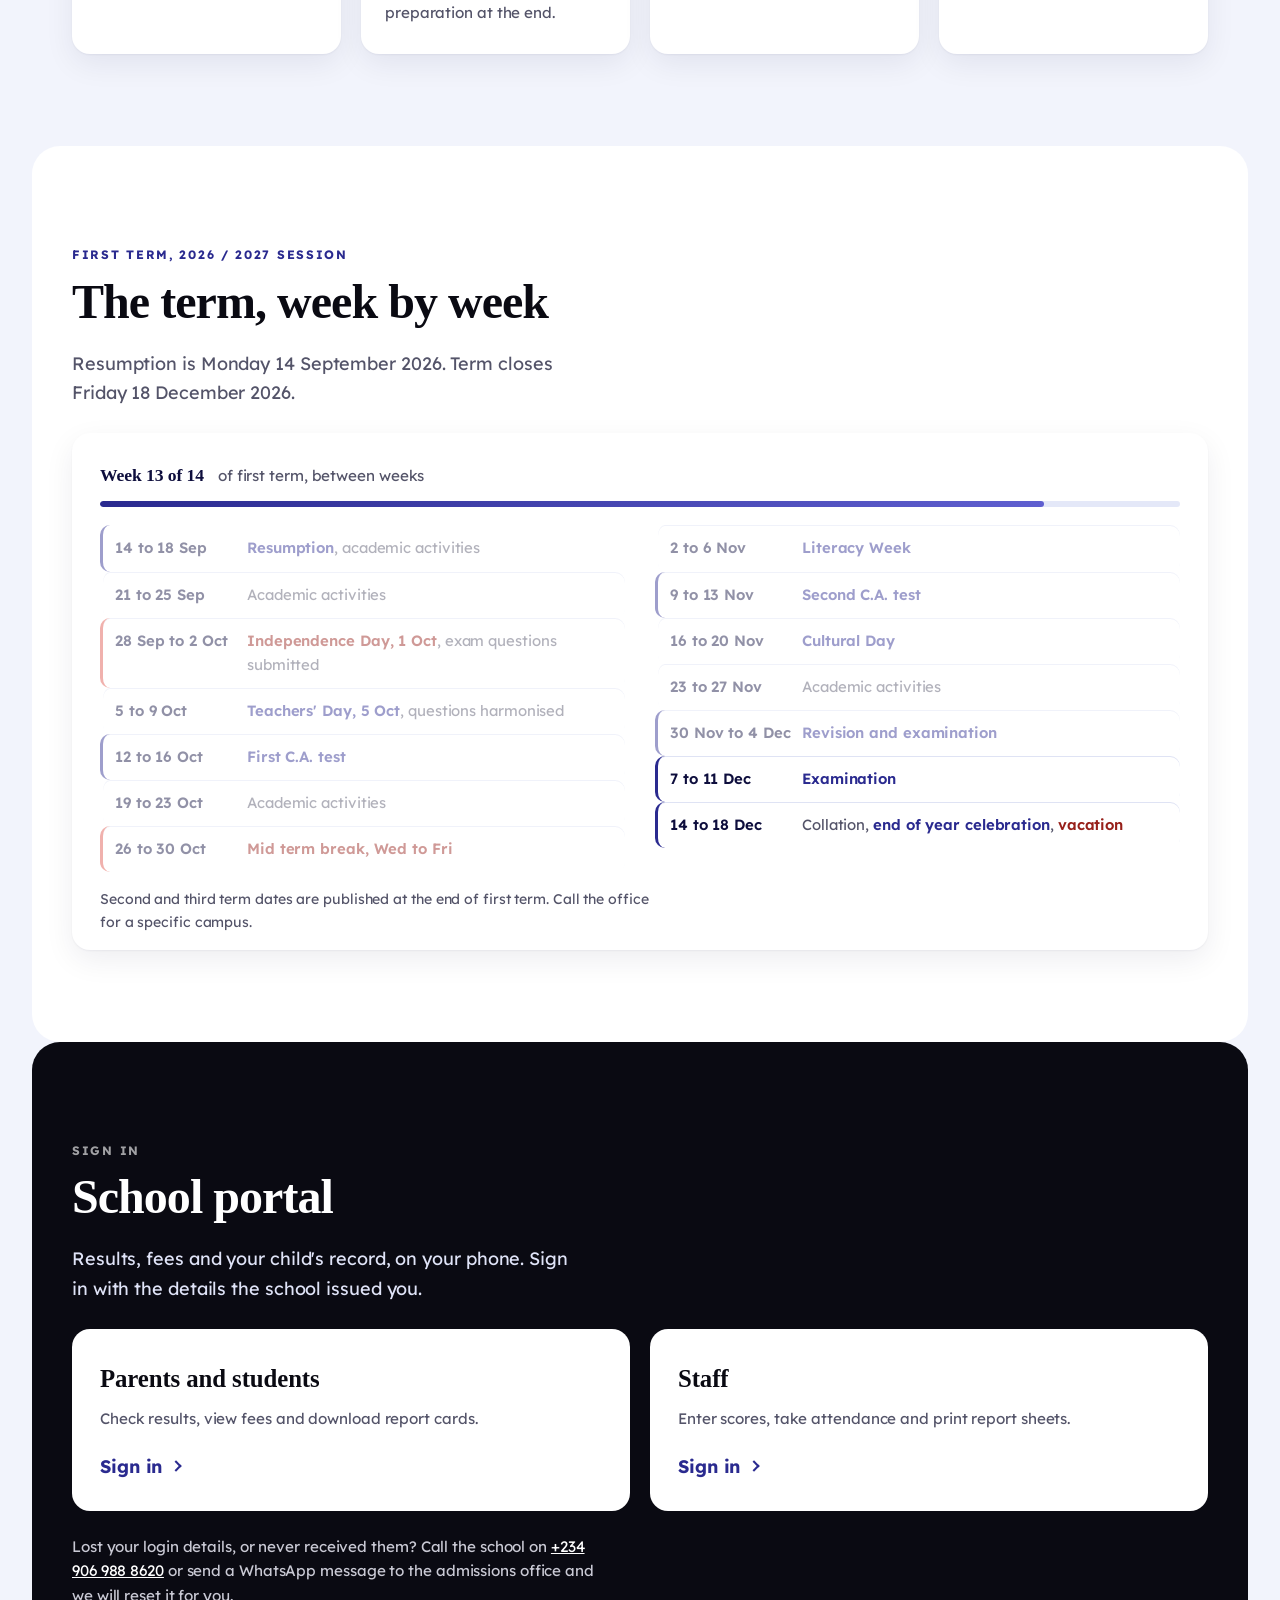
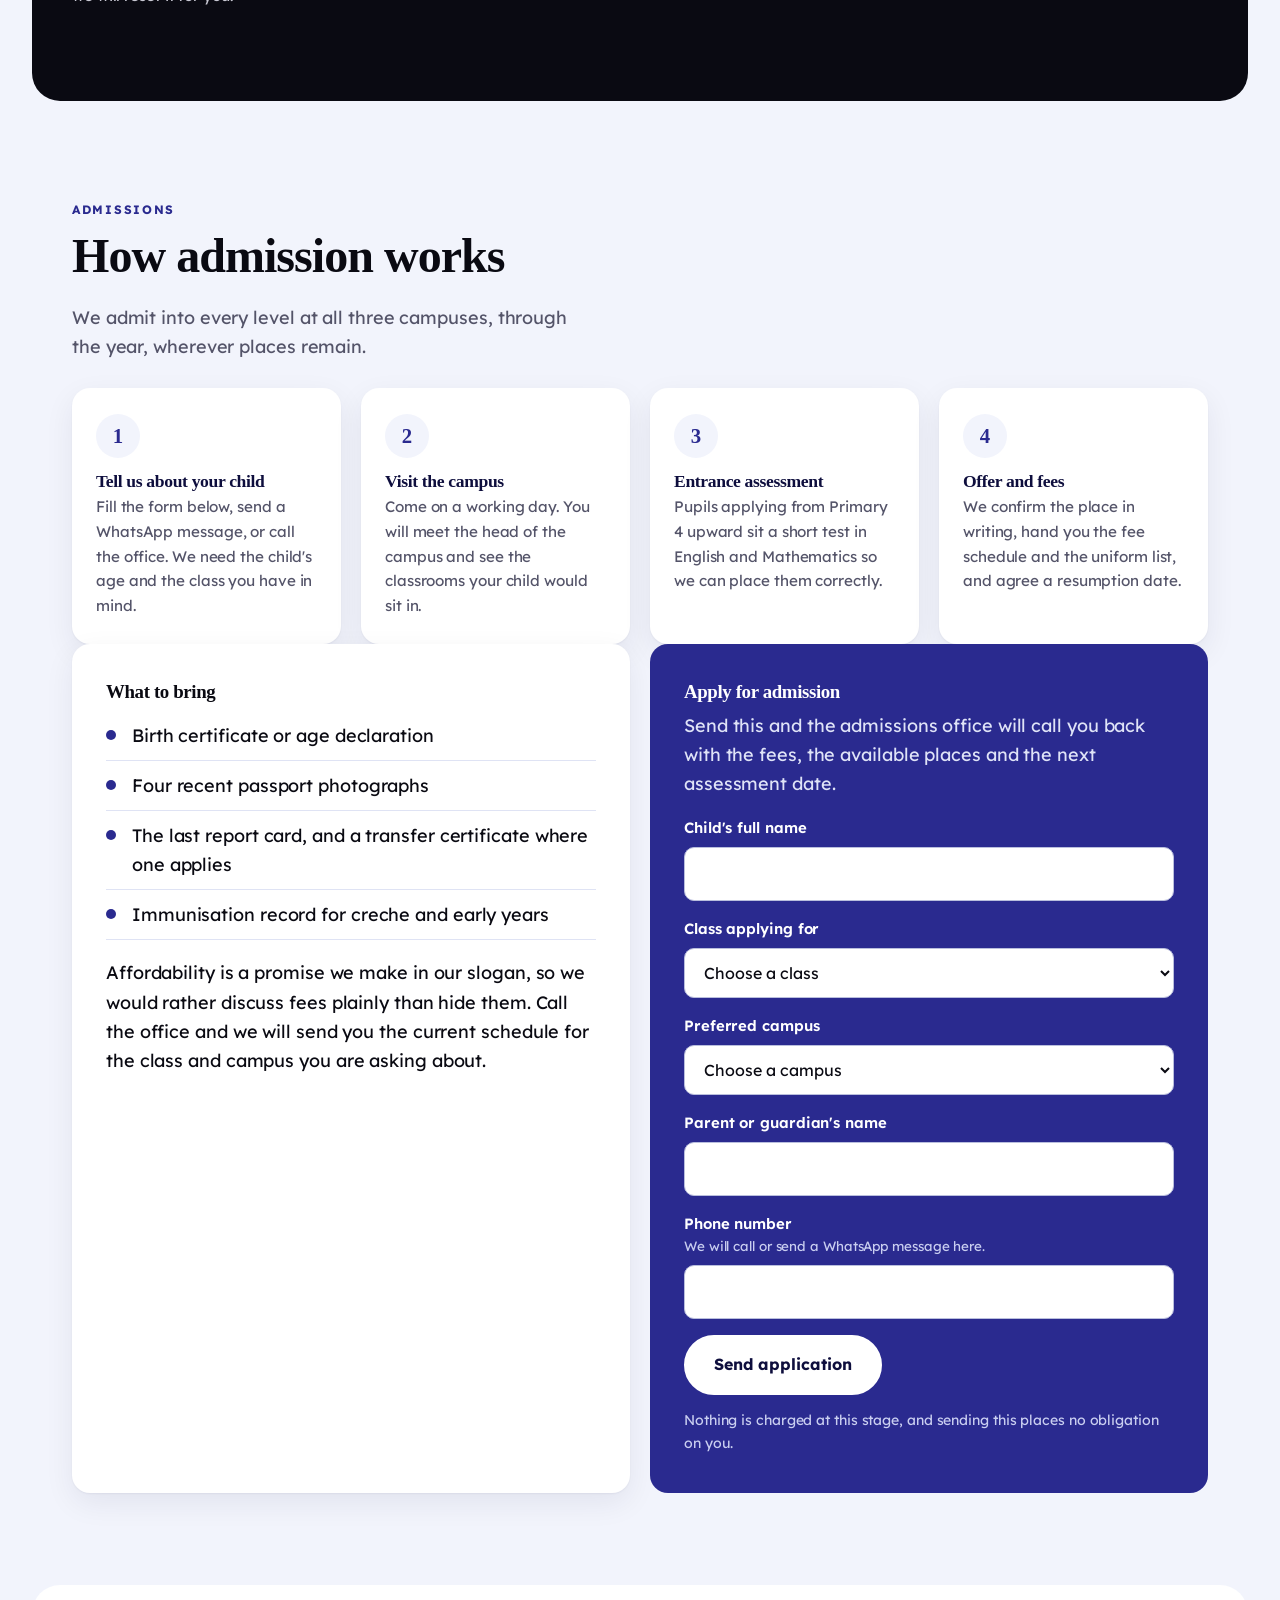
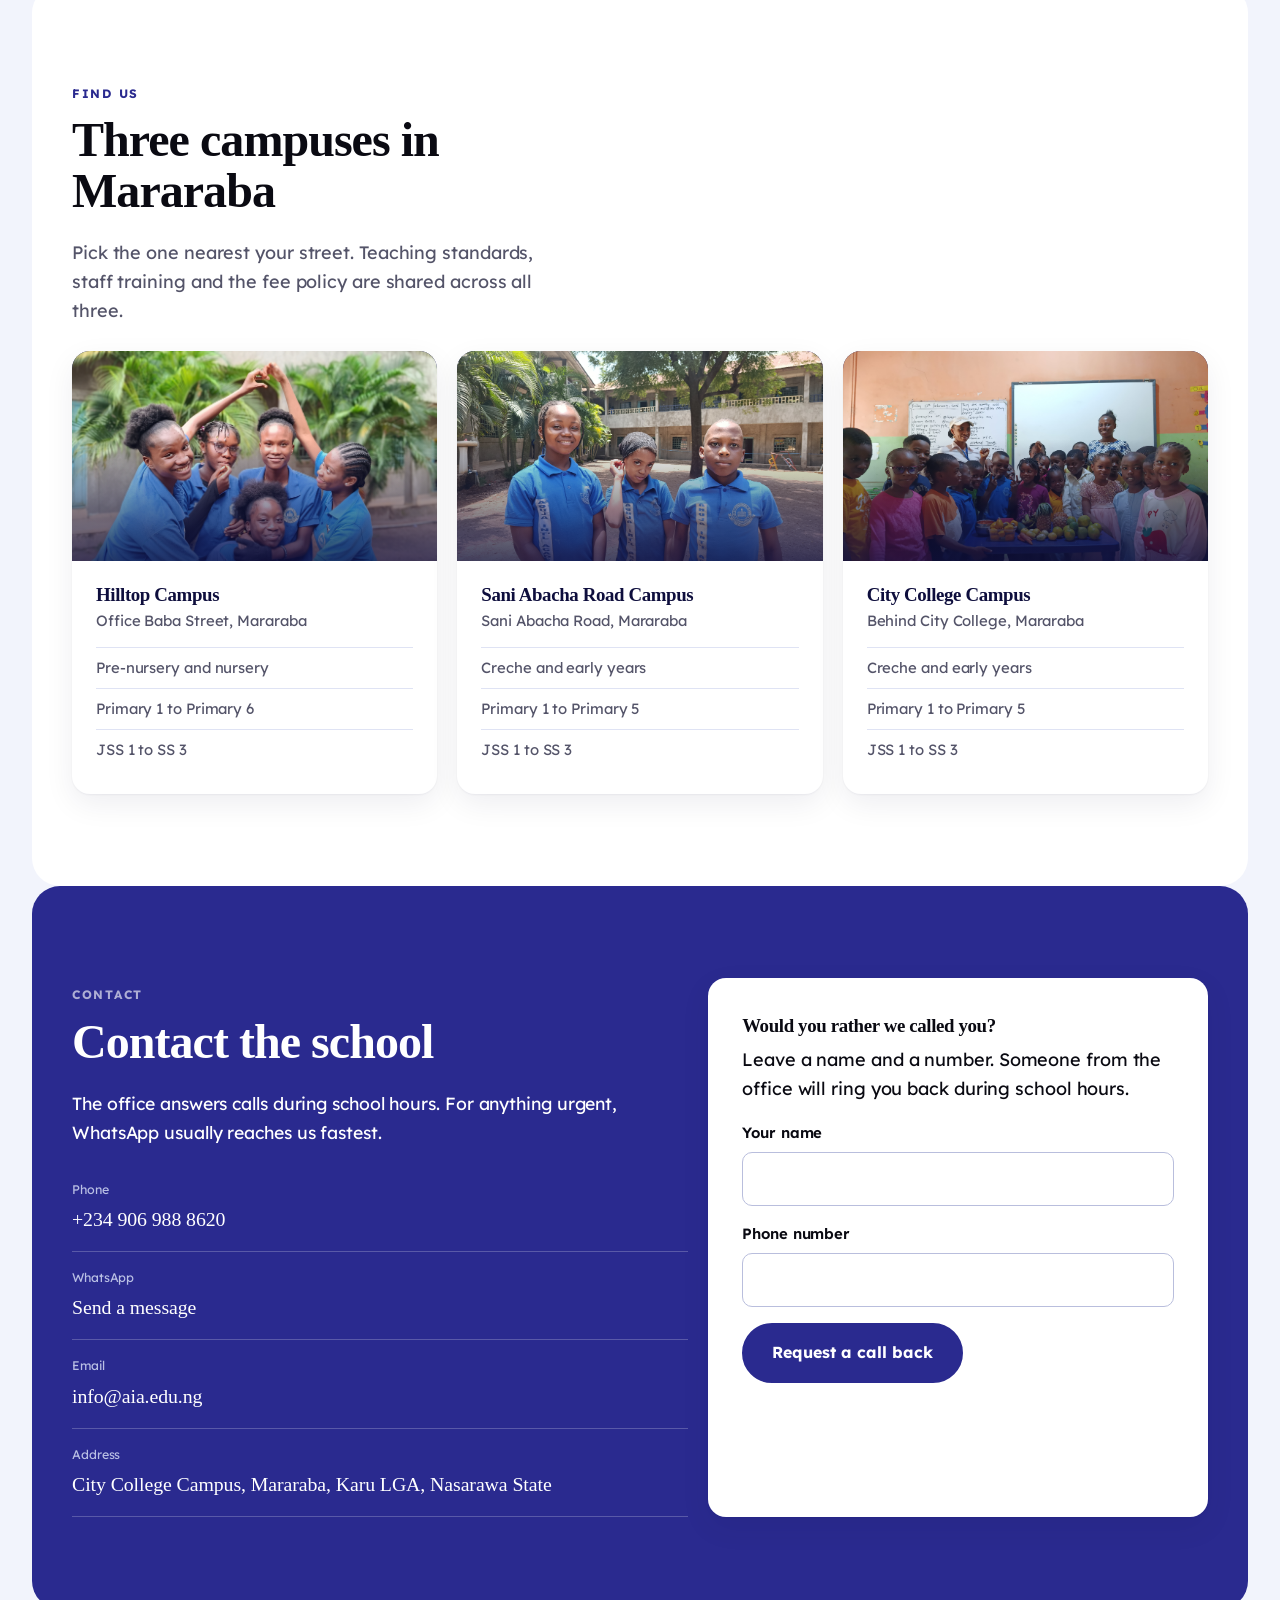
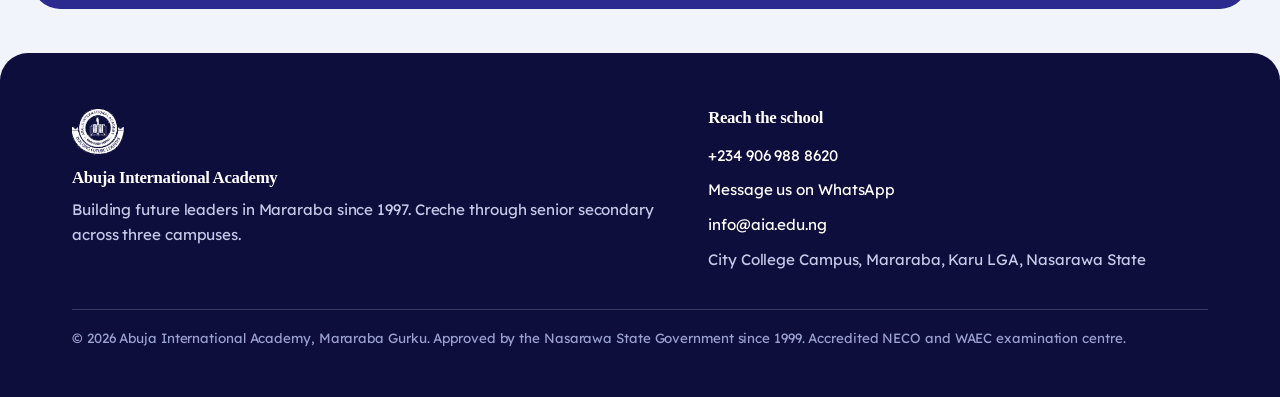
==== commit 5e6eba48: "Updated hero section, added calendar, and beautified the values section" ====
--- a/index.html
+++ b/index.html
@@ -8,7 +8,7 @@
 <meta property="og:title" content="Abuja International Academy, Mararaba">
 <meta property="og:description" content="Creche to SS 3 across three campuses in Mararaba. Founded 1997. WAEC and NECO accredited.">
 <meta property="og:type" content="website">
-<meta name="theme-color" content="#1a1a63">
+<meta name="theme-color" content="#0e0e3d">
 <link rel="icon" href="assets/img/favicon.png">
 <link rel="preconnect" href="https://fonts.googleapis.com">
 <link rel="preconnect" href="https://fonts.gstatic.com" crossorigin>
@@ -40,7 +40,8 @@
 <header class="masthead">
   <div class="wrap">
     <a class="brand" href="#top">
-      <img src="assets/img/aia-crest.png" alt="" width="46" height="40">
+      <img class="crest-light" src="assets/img/aia-crest-white.png" alt="" width="46" height="40">
+      <img class="crest-dark" src="assets/img/aia-crest.png" alt="" width="46" height="40">
       <span>
         <b>Abuja International Academy</b>
         <i>...building future leaders</i>
@@ -52,6 +53,7 @@
       <ul>
         <li><a href="#about">About</a></li>
         <li><a href="#academics">Academics</a></li>
+        <li><a href="#calendar">Calendar</a></li>
         <li><a href="#portal">Portal</a></li>
         <li><a href="#admissions">Admissions</a></li>
         <li><a href="#campuses">Campuses</a></li>
@@ -64,53 +66,47 @@
 <main id="main">
 
   <section class="hero">
-    <div class="wrap">
-      <div class="row">
-        <div class="hero-main panel-deep">
-          <div class="hero-slides" aria-hidden="true">
-            <span class="slide" style="background-image: url('assets/img/img1.jpg')"></span>
-            <span class="slide" style="background-image: url('assets/img/img2.jpg')"></span>
-            <span class="slide" style="background-image: url('assets/img/img3.jpg')"></span>
-            <span class="slide" style="background-image: url('assets/img/img4.jpg')"></span>
-          </div>
-          <div class="hero-shade" aria-hidden="true"></div>
-          <div class="hero-copy">
-            <h1>Excellent and affordable education in Mararaba</h1>
-            <p class="lead">Creche through senior secondary, across three campuses, taught to a standard we have held since 1997.</p>
-            <div class="actions">
-              <a class="btn btn-light" href="#apply">Apply for admission</a>
-              <a class="btn btn-outline" href="tel:+2349069888620">Call the school</a>
-            </div>
-          </div>
-        </div>
-
-        <div class="hero-side">
-          <a class="portal-teaser panel-black" href="#portal">
-            <h2>Check results on the portal</h2>
-            <p>Parents, pupils and staff sign in with the details the school issued.</p>
-            <span class="pill">Open the portal</span>
-          </a>
-          <div class="since panel-white">
-            <b>29 years</b>
-            <span>Teaching the children of Mararaba, and now their children.</span>
-          </div>
-        </div>
-      </div>
-
+    <div class="hero-slides" aria-hidden="true">
+      <span class="slide" style="background-image: url('assets/img/img1.jpg')"></span>
+      <span class="slide" style="background-image: url('assets/img/img2.jpg')"></span>
+      <span class="slide" style="background-image: url('assets/img/img3.jpg')"></span>
+      <span class="slide" style="background-image: url('assets/img/img4.jpg')"></span>
+    </div>
+    <div class="hero-shade" aria-hidden="true"></div>
+    <div class="wrap hero-copy">
+      <h1>
+        <span class="line"><em class="glow">Excellent</em> and <em class="glow">affordable</em></span>
+        <span class="line">education in Mararaba</span>
+      </h1>
+      <p class="rotator">
+        <span>Creche through senior secondary, across three campuses, taught to a standard we have held since 1997.</span>
+        <span>An accredited WAEC and NECO examination centre, so your child sits their finals on familiar ground.</span>
+        <span>Character taught beside chemistry. Respect, excellence and discipline are the house rules.</span>
+        <span>Fees a working family in Mararaba can plan around, without lowering what we ask of ourselves.</span>
+      </p>
+      <div class="actions">
+        <a class="btn btn-light" href="#apply">Apply for admission</a>
+        <a class="btn btn-outline" href="tel:+2349069888620">Call the school</a>
+      </div>
+    </div>
+  </section>
+
+  <section class="section" style="padding-top:0">
+    <div class="wrap">
       <div class="row strip">
-        <div class="fact panel-blue">
+        <div class="fact">
           <b>1997</b>
           <span>Founded in January, approved by Nasarawa State in 1999</span>
         </div>
-        <div class="fact panel-white">
+        <div class="fact on-blue">
           <b>Three campuses</b>
           <span>Hilltop, Sani Abacha Road and City College</span>
         </div>
-        <div class="fact panel-black">
+        <div class="fact">
           <b>WAEC and NECO</b>
-          <span>An accredited centre, so pupils sit finals on their own ground</span>
-        </div>
-        <div class="fact panel-white">
+          <span>An accredited centre for both examination bodies</span>
+        </div>
+        <div class="fact">
           <b>Creche to SS 3</b>
           <span>One school for the whole journey</span>
         </div>
@@ -122,6 +118,7 @@
     <div class="wrap">
       <div class="row split">
         <div class="col-text">
+          <span class="eyebrow">About the school</span>
           <h2>A school your neighbours already know</h2>
           <div class="prose">
             <p>Abuja International Academy opened in January 1997, founded by Evangelist G.F.I. Amu and shaped in its early years by the educationist Mr. J.A. Imoudu, known to generations of pupils as Baba. Nasarawa State granted formal approval on 5 March 1999. NECO recognised the school as an examination centre in 2000, WAEC in 2004.</p>
@@ -135,23 +132,23 @@
       </div>
 
       <ul class="row pillars">
-        <li class="panel-tint">
+        <li>
           <h3>Academic excellence</h3>
           <p>Results-driven learning, measured against the highest standard rather than the nearest one.</p>
         </li>
-        <li class="panel-tint">
+        <li>
           <h3>Top-notch teaching</h3>
           <p>Skilled, prepared educators in every classroom, in every subject, on every campus.</p>
         </li>
-        <li class="panel-tint">
+        <li>
           <h3>Moral discipline</h3>
           <p>Character and conduct that set the example, from the youngest pupil to the senior staff.</p>
         </li>
-        <li class="panel-tint">
+        <li>
           <h3>Staff welfare</h3>
           <p>People who are cared for, so that they can care for your child properly.</p>
         </li>
-        <li class="panel-tint">
+        <li>
           <h3>Honesty and integrity</h3>
           <p>Doing right, especially when nobody is watching.</p>
         </li>
@@ -159,25 +156,29 @@
     </div>
   </section>
 
-  <section class="section section-blue section-dark">
+  <section class="creed section-dark" id="values">
     <div class="wrap">
       <div class="section-head">
-        <h2>What we stand for</h2>
-        <p>Three words carry the whole standard here. Staff are held to them, and pupils grow up inside them.</p>
-      </div>
-      <div class="row values">
-        <div class="val panel-deep">
+        <span class="eyebrow">Our core values</span>
+        <h2>R.E.D.</h2>
+        <p>Three letters every pupil at AIA can recite before they can spell them. Staff are held to them first.</p>
+      </div>
+      <div class="row creed-cards">
+        <div class="creed-card">
           <span class="glyph" aria-hidden="true">R</span>
+          <span class="word">Letter one</span>
           <h3>Respect</h3>
           <p>For every person on the compound, and for the system that holds the school together.</p>
         </div>
-        <div class="val panel-black">
+        <div class="creed-card">
           <span class="glyph" aria-hidden="true">E</span>
+          <span class="word">Letter two</span>
           <h3>Excellence</h3>
           <p>In the classroom, in the results our pupils earn, and in how we serve the families who trust us.</p>
         </div>
-        <div class="val panel-white val-white">
+        <div class="creed-card">
           <span class="glyph" aria-hidden="true">D</span>
+          <span class="word">Letter three</span>
           <h3>Discipline</h3>
           <p>Doing what we ought to do, when we ought to do it, and how it ought to be done.</p>
         </div>
@@ -185,29 +186,30 @@
     </div>
   </section>
 
-  <section class="section section-white" id="academics">
+  <section class="section" id="academics">
     <div class="wrap">
       <div class="section-head">
+        <span class="eyebrow">Academics</span>
         <h2>Every year of school, on one compound</h2>
         <p>A child can start here before they can speak in sentences and leave with a WAEC certificate. We teach the Nigerian national curriculum throughout.</p>
       </div>
       <div class="row levels">
-        <div class="level panel-tint">
+        <div class="level">
           <span class="tag">6 months to 5 years</span>
           <h3>Creche and early years</h3>
           <p>Care, structured play, and the first shapes of reading, writing and number work, in small groups.</p>
         </div>
-        <div class="level panel-tint level-black">
+        <div class="level level-black">
           <span class="tag">Primary 1 to 6</span>
           <h3>Primary</h3>
           <p>English, Mathematics, Basic Science and Technology, National Values, computer studies and the arts, with Common Entrance preparation at the end.</p>
         </div>
-        <div class="level panel-tint">
+        <div class="level">
           <span class="tag">JSS 1 to JSS 3</span>
           <h3>Junior secondary</h3>
           <p>The full junior subject list, taught towards the Basic Education Certificate Examination, with guidance on subject choices.</p>
         </div>
-        <div class="level panel-tint level-black">
+        <div class="level level-black">
           <span class="tag">SS 1 to SS 3</span>
           <h3>Senior secondary</h3>
           <p>Science, commercial and arts streams, sat with WAEC and NECO on our own accredited centre.</p>
@@ -216,9 +218,84 @@
     </div>
   </section>
 
+  <section class="section section-white" id="calendar">
+    <div class="wrap">
+      <div class="section-head">
+        <span class="eyebrow">First term, 2026 / 2027 session</span>
+        <h2>The term, week by week</h2>
+        <p>Resumption is Monday 14 September 2026. Term closes Friday 18 December 2026.</p>
+      </div>
+
+      <div class="cal" data-term-start="2026-09-14" data-term-end="2026-12-18">
+        <p class="cal-status" id="cal-status"><b>First term</b> 14 September to 18 December 2026</p>
+        <div class="cal-bar" aria-hidden="true"><span id="cal-fill"></span></div>
+        <ol class="cal-list">
+          <li class="cal-row is-key" data-start="2026-09-14" data-end="2026-09-18">
+            <span class="cal-when">14 to 18 Sep</span>
+            <span class="cal-what"><em class='pin'>Resumption</em>, academic activities</span>
+          </li>
+          <li class="cal-row " data-start="2026-09-21" data-end="2026-09-25">
+            <span class="cal-when">21 to 25 Sep</span>
+            <span class="cal-what">Academic activities</span>
+          </li>
+          <li class="cal-row is-break" data-start="2026-09-28" data-end="2026-10-02">
+            <span class="cal-when">28 Sep to 2 Oct</span>
+            <span class="cal-what"><em class='off'>Independence Day, 1 Oct</em>, exam questions submitted</span>
+          </li>
+          <li class="cal-row " data-start="2026-10-05" data-end="2026-10-09">
+            <span class="cal-when">5 to 9 Oct</span>
+            <span class="cal-what"><em class='pin'>Teachers' Day, 5 Oct</em>, questions harmonised</span>
+          </li>
+          <li class="cal-row is-key" data-start="2026-10-12" data-end="2026-10-16">
+            <span class="cal-when">12 to 16 Oct</span>
+            <span class="cal-what"><em class='pin'>First C.A. test</em></span>
+          </li>
+          <li class="cal-row " data-start="2026-10-19" data-end="2026-10-23">
+            <span class="cal-when">19 to 23 Oct</span>
+            <span class="cal-what">Academic activities</span>
+          </li>
+          <li class="cal-row is-break" data-start="2026-10-26" data-end="2026-10-30">
+            <span class="cal-when">26 to 30 Oct</span>
+            <span class="cal-what"><em class='off'>Mid term break, Wed to Fri</em></span>
+          </li>
+          <li class="cal-row " data-start="2026-11-02" data-end="2026-11-06">
+            <span class="cal-when">2 to 6 Nov</span>
+            <span class="cal-what"><em class='pin'>Literacy Week</em></span>
+          </li>
+          <li class="cal-row is-key" data-start="2026-11-09" data-end="2026-11-13">
+            <span class="cal-when">9 to 13 Nov</span>
+            <span class="cal-what"><em class='pin'>Second C.A. test</em></span>
+          </li>
+          <li class="cal-row " data-start="2026-11-16" data-end="2026-11-20">
+            <span class="cal-when">16 to 20 Nov</span>
+            <span class="cal-what"><em class='pin'>Cultural Day</em></span>
+          </li>
+          <li class="cal-row " data-start="2026-11-23" data-end="2026-11-27">
+            <span class="cal-when">23 to 27 Nov</span>
+            <span class="cal-what">Academic activities</span>
+          </li>
+          <li class="cal-row is-key" data-start="2026-11-30" data-end="2026-12-04">
+            <span class="cal-when">30 Nov to 4 Dec</span>
+            <span class="cal-what"><em class='pin'>Revision and examination</em></span>
+          </li>
+          <li class="cal-row is-key" data-start="2026-12-07" data-end="2026-12-11">
+            <span class="cal-when">7 to 11 Dec</span>
+            <span class="cal-what"><em class='pin'>Examination</em></span>
+          </li>
+          <li class="cal-row is-key" data-start="2026-12-14" data-end="2026-12-18">
+            <span class="cal-when">14 to 18 Dec</span>
+            <span class="cal-what">Collation, <em class='pin'>end of year celebration</em>, <em class='off'>vacation</em></span>
+          </li>
+        </ol>
+        <p class="cal-note">Second and third term dates are published at the end of first term. Call the office for a specific campus.</p>
+      </div>
+    </div>
+  </section>
+
   <section class="section section-black section-dark" id="portal">
     <div class="wrap">
       <div class="section-head">
+        <span class="eyebrow">Sign in</span>
         <h2>School portal</h2>
         <p>Results, fees and your child's record, on your phone. Sign in with the details the school issued you.</p>
       </div>
@@ -245,24 +322,25 @@
   <section class="section" id="admissions">
     <div class="wrap">
       <div class="section-head">
+        <span class="eyebrow">Admissions</span>
         <h2>How admission works</h2>
         <p>We admit into every level at all three campuses, through the year, wherever places remain.</p>
       </div>
 
       <ol class="row steps">
-        <li class="panel-white">
+        <li>
           <h3>Tell us about your child</h3>
           <p>Fill the form below, send a WhatsApp message, or call the office. We need the child's age and the class you have in mind.</p>
         </li>
-        <li class="panel-white">
+        <li>
           <h3>Visit the campus</h3>
           <p>Come on a working day. You will meet the head of the campus and see the classrooms your child would sit in.</p>
         </li>
-        <li class="panel-white">
+        <li>
           <h3>Entrance assessment</h3>
           <p>Pupils applying from Primary 4 upward sit a short test in English and Mathematics so we can place them correctly.</p>
         </li>
-        <li class="panel-white">
+        <li>
           <h3>Offer and fees</h3>
           <p>We confirm the place in writing, hand you the fee schedule and the uniform list, and agree a resumption date.</p>
         </li>
@@ -340,6 +418,7 @@
   <section class="section section-white" id="campuses">
     <div class="wrap">
       <div class="section-head">
+        <span class="eyebrow">Find us</span>
         <h2>Three campuses in Mararaba</h2>
         <p>Pick the one nearest your street. Teaching standards, staff training and the fee policy are shared across all three.</p>
       </div>
@@ -394,6 +473,7 @@
     <div class="wrap">
       <div class="row split">
         <div class="col-text">
+          <span class="eyebrow">Contact</span>
           <h2>Contact the school</h2>
           <p class="lead">The office answers calls during school hours. For anything urgent, WhatsApp usually reaches us fastest.</p>
           <ul class="contact-list">
@@ -443,7 +523,7 @@
   <div class="wrap">
     <div class="row split">
       <div class="col-text">
-        <img class="crest" src="assets/img/aia-crest-white.png" alt="" width="50" height="44">
+        <img class="crest" src="assets/img/aia-crest-white.png" alt="" width="52" height="46">
         <h3>Abuja International Academy</h3>
         <p>Building future leaders in Mararaba since 1997. Creche through senior secondary across three campuses.</p>
       </div>
--- a/assets/css/aia.css
+++ b/assets/css/aia.css
@@ -1,27 +1,41 @@
 /* Abuja International Academy
-   Blocked layout. Everything is a solid panel in one of three school colours:
-   blue, white, black. Flexbox does the arranging. */
+   Blue, white and black carry the school. Red is reserved for R.E.D.
+   Rounded corners, soft shadows, one easing curve throughout. */
 
 :root {
   --blue: #2a2a8f;
   --blue-deep: #1a1a63;
-  --blue-ink: #101046;
-  --tint: #eceffa;
-  --tint-2: #dee3f6;
+  --blue-ink: #0e0e3d;
+  --tint: #f2f4fc;
+  --tint-2: #e4e8f8;
   --white: #ffffff;
-  --black: #000000;
-  --ink-2: #4d4d5c;
-  --rule: #cdd3ea;
-
-  --wrap: 1180px;
-  --gutter: 18px;
-  --gap: 14px;
+  --black: #0a0a12;
+  --ink-2: #545469;
+  --rule: #dfe3f4;
+
+  /* R.E.D. only */
+  --red-deep: #5c0d16;
+  --red: #a4161a;
+  --red-bright: #e02b20;
+  --red-glow: #ff5c4d;
+
+  --wrap: 1200px;
+  --gutter: 20px;
+  --gap: 16px;
+
+  --r-sm: 10px;
+  --r: 18px;
+  --r-lg: 28px;
+  --r-pill: 999px;
+
+  --shadow-1: 0 1px 2px rgba(14,14,61,.05), 0 10px 30px rgba(14,14,61,.07);
+  --shadow-2: 0 18px 44px rgba(14,14,61,.16);
+  --ease: cubic-bezier(.22,.7,.28,1);
 
   --serif: "Times New Roman", Tinos, Times, Georgia, serif;
   --sans: "Lexend", -apple-system, BlinkMacSystemFont, "Segoe UI", Roboto, Arial, sans-serif;
 
-  /* diagonal weave used behind empty photo panels */
-  --weave: repeating-linear-gradient(135deg, rgba(255,255,255,.05) 0 12px, transparent 12px 24px);
+  --weave: repeating-linear-gradient(135deg, rgba(255,255,255,.045) 0 14px, transparent 14px 28px);
 }
 
 *, *::before, *::after { box-sizing: border-box; }
@@ -35,7 +49,7 @@
   letter-spacing: -0.005em;
   color: var(--black);
   background: var(--tint);
-  padding-bottom: 60px;
+  padding-bottom: 74px;
 }
 
 img { max-width: 100%; height: auto; display: block; }
@@ -43,30 +57,31 @@
 
 a:focus-visible, button:focus-visible, input:focus-visible,
 select:focus-visible, textarea:focus-visible {
-  outline: 3px solid var(--black);
+  outline: 3px solid var(--blue);
   outline-offset: 3px;
+  border-radius: 4px;
 }
 
 h1, h2, h3 {
   font-family: var(--serif);
   font-weight: 700;
-  line-height: 1.04;
+  line-height: 1.05;
   letter-spacing: -0.02em;
   margin: 0 0 .45em;
 }
 
-h1 { font-size: clamp(2.7rem, 10.4vw, 5.2rem); }
-h2 { font-size: clamp(1.95rem, 6.2vw, 3.2rem); }
+h1 { font-size: clamp(2.6rem, 8.4vw, 5rem); }
+h2 { font-size: clamp(1.9rem, 5.6vw, 3rem); }
 h3 { font-size: 1.18rem; }
 p { margin: 0 0 1em; }
 
 .wrap { width: 100%; max-width: var(--wrap); margin: 0 auto; padding: 0 var(--gutter); }
-.prose { max-width: 60ch; }
-.lead { font-size: 1.12rem; max-width: 52ch; }
+.prose { max-width: 62ch; }
+.lead { font-size: 1.1rem; max-width: 54ch; }
 
 .skip {
   position: absolute; left: -9999px; background: var(--black); color: var(--white);
-  padding: 12px 18px; z-index: 90;
+  padding: 12px 18px; z-index: 120;
 }
 .skip:focus { left: 0; top: 0; }
 
@@ -77,12 +92,11 @@
 
 /* ---------------- panels ---------------- */
 
-.panel { padding: 26px 22px; }
+.panel { padding: 28px 24px; border-radius: var(--r); }
 .panel-blue { background: var(--blue); color: var(--white); }
 .panel-deep { background: var(--blue-deep); color: var(--white); }
 .panel-black { background: var(--black); color: var(--white); }
-.panel-white { background: var(--white); color: var(--black); }
-.panel-tint { background: var(--tint-2); color: var(--black); }
+.panel-white { background: var(--white); color: var(--black); box-shadow: var(--shadow-1); }
 
 .panel-blue h2, .panel-blue h3, .panel-deep h2, .panel-deep h3,
 .panel-black h2, .panel-black h3 { color: var(--white); }
@@ -91,63 +105,89 @@
 
 /* ---------------- masthead ---------------- */
 
-.masthead { position: sticky; top: 0; z-index: 70; background: var(--white); box-shadow: 0 1px 0 var(--rule); }
-.masthead .wrap { display: flex; flex-wrap: wrap; align-items: center; gap: 12px; min-height: 62px; }
-
-.brand { display: flex; align-items: center; gap: 10px; text-decoration: none; color: var(--black); margin-right: auto; }
-.brand img { width: 38px; }
-.brand b { font-family: var(--serif); font-size: .98rem; line-height: 1.1; display: block; color: var(--blue-ink); }
-.brand i { font-style: normal; display: block; font-size: .7rem; color: var(--ink-2); }
+.masthead {
+  position: fixed; top: 0; left: 0; right: 0; z-index: 100;
+  transition: background .35s var(--ease), box-shadow .35s var(--ease);
+  background: transparent;
+}
+.masthead .wrap { display: flex; flex-wrap: wrap; align-items: center; gap: 12px; min-height: 68px; }
+
+.masthead.stuck { background: rgba(255,255,255,.94); box-shadow: 0 1px 0 var(--rule), 0 10px 30px rgba(14,14,61,.06); }
+@supports (backdrop-filter: blur(10px)) {
+  .masthead.stuck { background: rgba(255,255,255,.82); backdrop-filter: saturate(150%) blur(12px); }
+}
+
+.brand { display: flex; align-items: center; gap: 11px; text-decoration: none; margin-right: auto; }
+.brand .crest-dark { display: none; }
+.masthead.stuck .brand .crest-dark { display: block; }
+.masthead.stuck .brand .crest-light { display: none; }
+.brand img { width: 40px; }
+.brand b {
+  font-family: var(--serif); font-size: 1rem; line-height: 1.1; display: block;
+  color: var(--white); transition: color .35s var(--ease);
+}
+.brand i { font-style: normal; display: block; font-size: .72rem; color: rgba(255,255,255,.78); transition: color .35s var(--ease); }
+.masthead.stuck .brand b { color: var(--blue-ink); }
+.masthead.stuck .brand i { color: var(--ink-2); }
 
 .nav-toggle {
   font: inherit; font-size: .9rem; font-weight: 600; cursor: pointer;
-  background: var(--white); color: var(--blue-ink);
-  border: 2px solid var(--blue-ink); padding: 7px 14px;
-}
-
-.nav { display: none; flex-basis: 100%; border-top: 1px solid var(--rule); }
+  background: rgba(255,255,255,.14); color: var(--white);
+  border: 1px solid rgba(255,255,255,.5); padding: 9px 16px; border-radius: var(--r-pill);
+  transition: background .3s var(--ease), color .3s var(--ease), border-color .3s var(--ease);
+}
+.masthead.stuck .nav-toggle { background: var(--white); color: var(--blue-ink); border-color: var(--rule); }
+
+.nav { display: none; flex-basis: 100%; }
 .nav.open { display: block; }
-.nav ul { list-style: none; margin: 0; padding: 4px 0 12px; }
+.nav ul { list-style: none; margin: 0 0 14px; padding: 10px 6px; background: var(--white); border-radius: var(--r); box-shadow: var(--shadow-2); }
 .nav li + li { border-top: 1px solid var(--tint); }
-.nav a { display: block; padding: 12px 2px; text-decoration: none; color: var(--black); font-weight: 500; }
+.nav a {
+  display: block; padding: 13px 14px; text-decoration: none; color: var(--black);
+  font-weight: 500; border-radius: var(--r-sm);
+}
+.nav a:hover { background: var(--tint); }
 
 .head-portal {
   display: none; text-decoration: none; font-weight: 700; font-size: .9rem;
-  background: var(--black); color: var(--white); padding: 11px 18px;
-}
-.head-portal:hover { background: var(--blue); }
+  background: var(--white); color: var(--blue-ink); padding: 12px 22px; border-radius: var(--r-pill);
+  transition: transform .25s var(--ease), box-shadow .25s var(--ease), background .25s var(--ease), color .25s var(--ease);
+}
+.head-portal:hover { transform: translateY(-2px); box-shadow: var(--shadow-2); }
+.masthead.stuck .head-portal { background: var(--blue); color: var(--white); }
 
 /* ---------------- buttons ---------------- */
 
 .btn {
   display: inline-block; font: inherit; font-weight: 700; font-size: 1rem;
-  padding: 14px 24px; text-decoration: none; cursor: pointer;
+  padding: 15px 28px; text-decoration: none; cursor: pointer;
   background: var(--blue); color: var(--white); border: 2px solid var(--blue);
-}
-.btn:hover { background: var(--blue-deep); border-color: var(--blue-deep); }
+  border-radius: var(--r-pill);
+  transition: transform .25s var(--ease), box-shadow .25s var(--ease),
+              background .25s var(--ease), border-color .25s var(--ease), color .25s var(--ease);
+}
+.btn:hover { transform: translateY(-2px); box-shadow: var(--shadow-2); }
 .btn-black { background: var(--black); border-color: var(--black); }
-.btn-black:hover { background: var(--blue-ink); border-color: var(--blue-ink); }
 .btn-light { background: var(--white); color: var(--blue-ink); border-color: var(--white); }
-.btn-light:hover { background: var(--tint); border-color: var(--tint); }
-.btn-outline { background: transparent; color: var(--white); border-color: rgba(255,255,255,.6); }
-.btn-outline:hover { background: rgba(255,255,255,.14); border-color: var(--white); }
+.btn-outline { background: rgba(255,255,255,.08); color: var(--white); border-color: rgba(255,255,255,.65); }
+.btn-outline:hover { background: rgba(255,255,255,.2); border-color: var(--white); }
 .btn-ink { background: transparent; color: var(--blue-ink); border-color: var(--blue-ink); }
 .btn-ink:hover { background: var(--blue-ink); color: var(--white); }
 
-.actions { display: flex; flex-wrap: wrap; gap: 10px; margin-top: 24px; }
+.actions { display: flex; flex-wrap: wrap; gap: 12px; margin-top: 28px; }
 
 /* ---------------- hero ---------------- */
 
-.hero { padding: var(--gap) 0 0; }
-.hero-main {
-  position: relative; overflow: hidden;
-  padding: 44px 24px 38px;
-  display: flex; flex-direction: column; justify-content: flex-end;
-  min-height: 440px;
+.hero {
+  position: relative;
+  min-height: 88vh;
+  display: flex; align-items: flex-end;
+  padding: 130px 0 54px;
+  overflow: hidden;
   background: var(--blue-deep);
-}
-
-/* slideshow stage: four photographs crossfading behind the headline */
+  border-radius: 0 0 var(--r-lg) var(--r-lg);
+}
+
 .hero-slides { position: absolute; inset: 0; }
 .hero-slides .slide {
   position: absolute; inset: 0;
@@ -155,215 +195,387 @@
   background-size: cover;
   background-repeat: no-repeat;
   opacity: 0;
-  animation: heroFade 28s infinite;
+  animation: heroFade 32s infinite;
 }
 .hero-slides .slide:nth-child(1) { opacity: 1; animation-delay: 0s; }
-.hero-slides .slide:nth-child(2) { animation-delay: 7s; }
-.hero-slides .slide:nth-child(3) { animation-delay: 14s; }
-.hero-slides .slide:nth-child(4) { animation-delay: 21s; }
+.hero-slides .slide:nth-child(2) { animation-delay: 8s; }
+.hero-slides .slide:nth-child(3) { animation-delay: 16s; }
+.hero-slides .slide:nth-child(4) { animation-delay: 24s; }
 
 @keyframes heroFade {
-  0%   { opacity: 0; }
-  3%   { opacity: 1; }
+  0%   { opacity: 0; transform: scale(1.08); }
+  4%   { opacity: 1; }
   25%  { opacity: 1; }
-  28%  { opacity: 0; }
-  100% { opacity: 0; }
-}
-
-/* dark blue wash so white type stays readable over any photograph */
+  30%  { opacity: 0; }
+  100% { opacity: 0; transform: scale(1.02); }
+}
+
 .hero-shade {
   position: absolute; inset: 0;
   background:
-    linear-gradient(180deg, rgba(16,16,70,.42) 0%, rgba(16,16,70,.62) 48%, rgba(16,16,70,.88) 100%),
+    linear-gradient(180deg, rgba(10,10,40,.6) 0%, rgba(14,14,61,.46) 38%, rgba(14,14,61,.84) 100%),
     var(--weave);
 }
 
-.hero-copy { position: relative; }
-.hero-main h1 { max-width: 14ch; margin-bottom: .3em; }
-.hero-main .lead { color: #e7eaf9; }
-
-.hero-side { display: flex; flex-direction: column; gap: var(--gap); }
-.hero-side > * { flex: 1 1 auto; }
-
-.portal-teaser { display: flex; flex-direction: column; justify-content: center; text-decoration: none; }
-.portal-teaser h2 { font-size: 1.5rem; margin-bottom: .2em; }
-.portal-teaser p { margin-bottom: 14px; font-size: .95rem; }
-.portal-teaser .pill {
-  align-self: flex-start; background: var(--white); color: var(--black);
-  font-weight: 700; font-size: .9rem; padding: 10px 16px;
-}
-.portal-teaser:hover .pill { background: var(--tint-2); }
-
-.since { display: flex; flex-direction: column; justify-content: center; }
-.since b { font-family: var(--serif); font-size: clamp(2.6rem, 11vw, 3.6rem); line-height: .9; display: block; }
-.since span { font-size: .95rem; color: var(--ink-2); margin-top: 8px; display: block; max-width: 26ch; }
+.hero-copy { position: relative; width: 100%; text-align: center; }
+.hero-copy h1 {
+  margin: 0 auto .4em; color: var(--white);
+  font-size: clamp(1.72rem, 6.6vw, 4.6rem);
+  line-height: 1.08;
+}
+.hero-copy h1 .line { display: block; white-space: nowrap; }
+.hero-copy h1 .glow {
+  font-style: normal;
+  text-shadow:
+    0 0 14px rgba(255,255,255,.5),
+    0 0 38px rgba(150,175,255,.45),
+    0 0 74px rgba(90,120,255,.32);
+  animation: emberGlow 5.5s ease-in-out infinite;
+}
+.hero-copy h1 .glow:nth-of-type(2) { animation-delay: 1.6s; }
+
+@keyframes emberGlow {
+  0%, 100% { text-shadow: 0 0 12px rgba(255,255,255,.38), 0 0 32px rgba(150,175,255,.34), 0 0 66px rgba(90,120,255,.24); }
+  50%      { text-shadow: 0 0 18px rgba(255,255,255,.62), 0 0 48px rgba(160,185,255,.55), 0 0 88px rgba(100,130,255,.4); }
+}
+
+.hero-copy .actions { justify-content: center; }
+
+.rotator { position: relative; min-height: 5.6em; max-width: 46ch; margin-left: auto; margin-right: auto; }
+.rotator span {
+  position: absolute; inset: 0;
+  font-size: 1.1rem; line-height: 1.55; color: #e8ebfb;
+  opacity: 0; transform: translateY(14px);
+  animation: lineCycle 32s infinite;
+}
+.rotator span:nth-child(1) { opacity: 1; transform: none; animation-delay: 0s; }
+.rotator span:nth-child(2) { animation-delay: 8s; }
+.rotator span:nth-child(3) { animation-delay: 16s; }
+.rotator span:nth-child(4) { animation-delay: 24s; }
+
+@keyframes lineCycle {
+  0%   { opacity: 0; transform: translateY(14px); }
+  4%   { opacity: 1; transform: translateY(0); }
+  23%  { opacity: 1; transform: translateY(0); }
+  27%  { opacity: 0; transform: translateY(-12px); }
+  100% { opacity: 0; transform: translateY(-12px); }
+}
 
 /* ---------------- fact strip ---------------- */
 
-.strip { margin-top: var(--gap); }
-.strip .fact { padding: 22px; }
-.strip .fact b { font-family: var(--serif); font-size: 1.5rem; line-height: 1.1; display: block; margin-bottom: 4px; }
-.strip .fact span { font-size: .92rem; display: block; }
-.strip .panel-white span { color: var(--ink-2); }
+.strip { margin-top: calc(var(--gap) * -2); position: relative; z-index: 5; }
+.strip .fact {
+  padding: 24px; border-radius: var(--r); background: var(--white);
+  box-shadow: var(--shadow-1);
+  transition: transform .3s var(--ease), box-shadow .3s var(--ease);
+}
+.strip .fact:hover { transform: translateY(-4px); box-shadow: var(--shadow-2); }
+.strip .fact b { font-family: var(--serif); font-size: 1.5rem; line-height: 1.1; display: block; margin-bottom: 5px; color: var(--blue-ink); }
+.strip .fact span { font-size: .92rem; display: block; color: var(--ink-2); }
+.strip .fact.on-blue { background: var(--blue); }
+.strip .fact.on-blue b { color: var(--white); }
+.strip .fact.on-blue span { color: #dfe3f7; }
 
 /* ---------------- section rhythm ---------------- */
 
-.section { padding: 46px 0; }
-.section-head { margin-bottom: 22px; max-width: 44ch; }
+.section { padding: 62px 0; }
+.section-head { margin-bottom: 26px; max-width: 46ch; }
 .section-head p { color: var(--ink-2); margin-bottom: 0; }
 .section-dark .section-head p { color: #dfe3f7; }
-.section-blue { background: var(--blue); color: var(--white); }
-.section-black { background: var(--black); color: var(--white); }
-.section-white { background: var(--white); }
-
+.section-blue { background: var(--blue); color: var(--white); border-radius: var(--r-lg); margin: 0 var(--gutter); }
+.section-white { background: var(--white); border-radius: var(--r-lg); margin: 0 var(--gutter); }
+.section-black { background: var(--black); color: var(--white); border-radius: var(--r-lg); margin: 0 var(--gutter); }
 .section-blue h2, .section-black h2 { color: var(--white); }
 
-/* ---------------- picture panel (works with or without a photo) ---------------- */
+.eyebrow {
+  display: inline-block; font-size: .76rem; font-weight: 700; letter-spacing: .14em;
+  text-transform: uppercase; color: var(--blue); margin-bottom: 12px;
+}
+.section-dark .eyebrow, .section-black .eyebrow { color: rgba(255,255,255,.62); }
+
+/* ---------------- picture panels ---------------- */
 
 .pic {
-  position: relative; background: var(--blue-deep); background-image: var(--weave);
-  min-height: 230px; display: flex; flex-direction: column; justify-content: flex-end;
-  padding: 22px; overflow: hidden;
+  position: relative; overflow: hidden; border-radius: var(--r);
+  background: var(--blue-deep) var(--weave);
+  min-height: 240px; display: flex; flex-direction: column; justify-content: flex-end;
+  padding: 24px; margin: 0;
 }
 .pic img {
-  position: absolute; inset: 0;
-  width: 100%; height: 100%;
+  position: absolute; inset: 0; width: 100%; height: 100%;
   object-fit: cover; object-position: center;
-}
+  transition: transform .8s var(--ease);
+}
+.pic:hover img { transform: scale(1.05); }
 .pic::after {
   content: ""; position: absolute; inset: 0;
-  background: linear-gradient(180deg, rgba(16,16,70,0) 40%, rgba(16,16,70,.72) 100%);
+  background: linear-gradient(180deg, rgba(14,14,61,0) 42%, rgba(14,14,61,.78) 100%);
 }
 .pic figcaption {
-  position: relative; z-index: 1; color: var(--white); font-family: var(--serif); font-size: 1.15rem;
-  text-shadow: 0 1px 12px rgba(0,0,0,.5);
-}
-.pic-tall { min-height: 320px; }
+  position: relative; z-index: 1; color: var(--white);
+  font-family: var(--serif); font-size: 1.25rem;
+}
+.pic-tall { min-height: 340px; }
 
 /* ---------------- pillars ---------------- */
 
 .pillars { list-style: none; margin: 0; padding: 0; }
-.pillars li { padding: 22px; }
-.pillars h3 { margin-bottom: 5px; }
-.pillars p { margin: 0; font-size: .95rem; }
-.pillars .panel-white p { color: var(--ink-2); }
-
-/* ---------------- values ---------------- */
-
-.values .val { position: relative; overflow: hidden; padding: 30px 22px 26px; }
-.values .glyph {
-  position: absolute; right: -8px; top: -30px; font-family: var(--serif); font-weight: 700;
-  font-size: 11rem; line-height: 1; color: rgba(255,255,255,.13); pointer-events: none;
-}
-.values .val-white .glyph { color: rgba(42,42,143,.11); }
-.values h3 { font-size: 1.6rem; margin-bottom: .25em; }
-.values p { margin: 0; position: relative; }
+.pillars li {
+  padding: 26px; background: var(--white); border-radius: var(--r);
+  box-shadow: var(--shadow-1);
+  transition: transform .3s var(--ease), box-shadow .3s var(--ease);
+}
+.pillars li:hover { transform: translateY(-4px); box-shadow: var(--shadow-2); }
+.pillars h3 { margin-bottom: 6px; color: var(--blue-ink); }
+.pillars p { margin: 0; font-size: .95rem; color: var(--ink-2); }
+
+/* ---------------- R.E.D. ---------------- */
+
+.creed {
+  position: relative; overflow: hidden;
+  background: radial-gradient(120% 90% at 50% -18%, #2c0b11 0%, #140509 55%, #08040a 100%);
+  color: var(--white);
+  border-radius: var(--r-lg);
+  margin: 0 var(--gutter);
+  padding: 74px 0 66px;
+}
+.creed::before {
+  content: ""; position: absolute; left: -10%; right: -10%; top: -34%; height: 74%;
+  background: radial-gradient(closest-side, rgba(224,43,32,.46), transparent 72%);
+  filter: blur(30px); pointer-events: none;
+}
+.creed .wrap { position: relative; }
+.creed .eyebrow { color: var(--red-glow); }
+.creed h2 { color: var(--white); }
+.creed .section-head p { color: rgba(255,235,232,.78); }
+
+.creed-cards { margin-top: 34px; }
+.creed-card {
+  position: relative; overflow: hidden; isolation: isolate;
+  border-radius: var(--r); padding: 40px 26px 30px;
+  border: 1px solid rgba(255,120,105,.26);
+  transition: transform .45s var(--ease), border-color .45s var(--ease), box-shadow .45s var(--ease);
+}
+.creed-card:nth-child(1) { background: linear-gradient(158deg, rgba(92,13,22,.94), rgba(20,6,10,.6)); }
+.creed-card:nth-child(2) { background: linear-gradient(158deg, rgba(164,22,26,.88), rgba(30,6,10,.6)); }
+.creed-card:nth-child(3) { background: linear-gradient(158deg, rgba(224,43,32,.82), rgba(40,8,10,.6)); }
+.creed-card:hover {
+  transform: translateY(-8px);
+  border-color: rgba(255,140,125,.62);
+  box-shadow: 0 26px 60px rgba(224,43,32,.3);
+}
+.creed-card .glyph {
+  position: absolute; z-index: -1; right: -10px; top: -60px;
+  font-family: var(--serif); font-weight: 700; font-size: 13rem; line-height: 1;
+  color: rgba(255,255,255,.11);
+  text-shadow: 0 0 60px rgba(255,92,77,.5);
+  transition: transform .6s var(--ease), color .6s var(--ease);
+}
+.creed-card:hover .glyph { transform: scale(1.06) rotate(-3deg); color: rgba(255,255,255,.17); }
+.creed-card .word {
+  display: inline-block; font-size: .72rem; font-weight: 700; letter-spacing: .18em;
+  text-transform: uppercase; color: var(--red-glow); margin-bottom: 14px;
+}
+.creed-card h3 { font-size: 1.9rem; margin-bottom: .3em; color: var(--white); }
+.creed-card p { margin: 0; color: rgba(255,233,229,.88); font-size: .98rem; }
+
+.creed-foot {
+  position: relative; margin: 42px 0 0; text-align: center;
+  font-family: var(--serif); font-size: clamp(1.25rem, 3.2vw, 1.9rem);
+  color: rgba(255,236,233,.92); max-width: 30ch; margin-left: auto; margin-right: auto;
+}
 
 /* ---------------- levels ---------------- */
 
-.levels .level { padding: 24px 22px; border-top: 6px solid var(--blue); }
+.levels .level {
+  padding: 28px 24px; background: var(--white); border-radius: var(--r);
+  box-shadow: var(--shadow-1); border-top: 5px solid var(--blue);
+  transition: transform .3s var(--ease), box-shadow .3s var(--ease);
+}
+.levels .level:hover { transform: translateY(-4px); box-shadow: var(--shadow-2); }
 .levels .level-black { border-top-color: var(--black); }
 .levels .tag {
-  display: inline-block; font-size: .78rem; font-weight: 700; letter-spacing: .04em;
-  background: var(--tint-2); color: var(--blue-ink); padding: 5px 10px; margin-bottom: 12px;
-}
-.levels h3 { margin-bottom: .3em; }
+  display: inline-block; font-size: .76rem; font-weight: 700; letter-spacing: .04em;
+  background: var(--tint); color: var(--blue-ink); padding: 6px 13px; border-radius: var(--r-pill); margin-bottom: 14px;
+}
+.levels h3 { margin-bottom: .3em; color: var(--blue-ink); }
 .levels p { margin: 0; font-size: .95rem; color: var(--ink-2); }
 
+/* ---------------- calendar ---------------- */
+
+.cal {
+  margin-top: 26px; background: var(--white); border-radius: var(--r);
+  box-shadow: var(--shadow-1); padding: 22px 22px 12px;
+}
+.cal-status {
+  display: flex; flex-wrap: wrap; align-items: baseline; gap: 8px 14px;
+  font-size: .95rem; color: var(--ink-2); margin-bottom: 12px;
+}
+.cal-status b { font-family: var(--serif); font-size: 1.1rem; color: var(--blue-ink); }
+.cal-bar { height: 6px; border-radius: var(--r-pill); background: var(--tint-2); overflow: hidden; margin-bottom: 18px; }
+.cal-bar span {
+  display: block; height: 100%; width: 0;
+  background: linear-gradient(90deg, var(--blue), #5f5fd0);
+  border-radius: var(--r-pill);
+  transition: width 1.2s var(--ease);
+}
+
+.cal-list { list-style: none; margin: 0; padding: 0; }
+.cal-row {
+  display: grid; grid-template-columns: 104px 1fr; gap: 4px 14px; align-items: baseline;
+  padding: 11px 12px; border-radius: var(--r-sm);
+  border-left: 3px solid transparent;
+  font-size: .93rem;
+  transition: background .25s var(--ease);
+}
+.cal-row + .cal-row { box-shadow: inset 0 1px 0 var(--rule); }
+.cal-row:hover { background: var(--tint); }
+.cal-when { font-weight: 600; color: var(--blue-ink); white-space: nowrap; }
+.cal-what { color: var(--ink-2); }
+.cal-what .pin { font-style: normal; font-weight: 600; color: var(--blue); }
+.cal-what .off { font-style: normal; font-weight: 600; color: #97201a; }
+
+.cal-row.is-key { border-left-color: var(--blue); }
+.cal-row.is-break { border-left-color: #e0554b; }
+.cal-row.is-past { opacity: .45; }
+.cal-row.is-now {
+  background: var(--tint); border-left-color: var(--blue);
+  box-shadow: 0 0 0 1px rgba(42,42,143,.16);
+  opacity: 1;
+}
+.cal-row.is-now .cal-when::after {
+  content: "now"; display: inline-block; margin-left: 8px;
+  font-size: .66rem; font-weight: 700; letter-spacing: .1em; text-transform: uppercase;
+  background: var(--blue); color: var(--white); padding: 3px 8px; border-radius: var(--r-pill);
+  vertical-align: middle;
+}
+.cal-note { margin: 16px 0 0; font-size: .88rem; color: var(--ink-2); max-width: 62ch; }
+
 /* ---------------- portal ---------------- */
 
-.doors { margin-top: 22px; }
+.doors { margin-top: 26px; }
 .door {
-  display: flex; flex-direction: column; justify-content: space-between; gap: 18px;
-  text-decoration: none; padding: 26px 24px; background: var(--white); color: var(--black);
-  border: 3px solid var(--white);
-}
-.door:hover { background: var(--tint); }
-.door b { font-family: var(--serif); font-size: 1.5rem; display: block; margin-bottom: 6px; color: var(--black); }
+  display: flex; flex-direction: column; justify-content: space-between; gap: 20px;
+  text-decoration: none; padding: 30px 28px; background: var(--white); color: var(--black);
+  border-radius: var(--r);
+  transition: transform .3s var(--ease), box-shadow .3s var(--ease);
+}
+.door:hover { transform: translateY(-5px); box-shadow: 0 22px 50px rgba(0,0,0,.55); }
+.door b { font-family: var(--serif); font-size: 1.55rem; display: block; margin-bottom: 8px; color: var(--black); }
 .door span { display: block; color: var(--ink-2); font-size: .95rem; }
-.door em { font-style: normal; font-weight: 700; color: var(--blue); }
-.portal-note { margin: 22px 0 0; font-size: .95rem; color: #c9c9d4; max-width: 58ch; }
+.door em {
+  font-style: normal; font-weight: 700; color: var(--blue);
+  display: inline-flex; align-items: center; gap: 10px;
+}
+.door em::after {
+  content: ""; width: 8px; height: 8px;
+  border-right: 2px solid currentColor; border-top: 2px solid currentColor;
+  transform: rotate(45deg); transition: transform .3s var(--ease);
+}
+.door:hover em::after { transform: rotate(45deg) translate(3px, -3px); }
+.portal-note { margin: 24px 0 0; font-size: .95rem; color: #c9c9d4; max-width: 58ch; }
 .portal-note a { color: var(--white); }
 
 /* ---------------- steps ---------------- */
 
 .steps { list-style: none; counter-reset: s; margin: 0; padding: 0; }
-.steps li { counter-increment: s; padding: 22px; position: relative; }
+.steps li {
+  counter-increment: s; padding: 26px 24px; background: var(--white);
+  border-radius: var(--r); box-shadow: var(--shadow-1);
+  transition: transform .3s var(--ease), box-shadow .3s var(--ease);
+}
+.steps li:hover { transform: translateY(-4px); box-shadow: var(--shadow-2); }
 .steps li::before {
-  content: counter(s); font-family: var(--serif); font-weight: 700; font-size: 2.4rem;
-  line-height: 1; display: block; margin-bottom: 8px; color: var(--blue);
-}
-.steps .panel-blue::before, .steps .panel-black::before { color: rgba(255,255,255,.55); }
-.steps h3 { font-size: 1.1rem; margin-bottom: .3em; }
-.steps p { margin: 0; font-size: .95rem; }
-.steps .panel-white p { color: var(--ink-2); }
+  content: counter(s); font-family: var(--serif); font-weight: 700; font-size: 1.3rem;
+  display: grid; place-items: center; width: 44px; height: 44px; border-radius: 50%;
+  background: var(--tint); color: var(--blue); margin-bottom: 14px;
+}
+.steps h3 { font-size: 1.1rem; margin-bottom: .3em; color: var(--blue-ink); }
+.steps p { margin: 0; font-size: .95rem; color: var(--ink-2); }
 
 /* ---------------- campuses ---------------- */
 
-.campus { display: flex; flex-direction: column; background: var(--white); }
-.campus .pic { min-height: 200px; }
-.campus .body { padding: 22px; flex: 1 1 auto; }
-.campus h3 { margin-bottom: 4px; }
+.campus {
+  display: flex; flex-direction: column; background: var(--white);
+  border-radius: var(--r); overflow: hidden; box-shadow: var(--shadow-1);
+  transition: transform .3s var(--ease), box-shadow .3s var(--ease);
+}
+.campus:hover { transform: translateY(-5px); box-shadow: var(--shadow-2); }
+.campus .pic { min-height: 210px; border-radius: 0; }
+.campus .body { padding: 24px; flex: 1 1 auto; }
+.campus h3 { margin-bottom: 4px; color: var(--blue-ink); }
 .campus .addr { color: var(--ink-2); font-size: .93rem; margin-bottom: 14px; }
-.campus ul { list-style: none; margin: 0; padding: 0; font-size: .93rem; }
-.campus li { padding: 7px 0; border-top: 1px solid var(--rule); }
-
-/* ---------------- lists inside prose ---------------- */
+.campus ul { list-style: none; margin: 0; padding: 0; font-size: .93rem; color: var(--ink-2); }
+.campus li { padding: 8px 0; border-top: 1px solid var(--rule); }
+
+/* ---------------- ticks ---------------- */
 
 .ticks { list-style: none; margin: 0 0 1em; padding: 0; }
-.ticks li { padding: 9px 0 9px 22px; position: relative; border-bottom: 1px solid var(--rule); }
-.ticks li::before { content: ""; position: absolute; left: 0; top: 18px; width: 10px; height: 10px; background: var(--blue); }
+.ticks li { padding: 10px 0 10px 26px; position: relative; border-bottom: 1px solid var(--rule); }
+.ticks li::before {
+  content: ""; position: absolute; left: 0; top: 19px; width: 10px; height: 10px;
+  background: var(--blue); border-radius: 50%;
+}
 
 /* ---------------- forms ---------------- */
 
 .form { margin: 0; }
 .field { margin-bottom: 16px; }
-.field label { display: block; font-weight: 600; font-size: .93rem; margin-bottom: 6px; }
+.field label { display: block; font-weight: 600; font-size: .93rem; margin-bottom: 7px; }
 .field .help { display: block; font-weight: 400; font-size: .84rem; color: var(--ink-2); }
-.panel-blue .field .help, .panel-black .field .help { color: #c3c8e6; }
+.panel-blue .field .help { color: #c9cef0; }
 .field input, .field select, .field textarea {
-  width: 100%; font: inherit; font-size: 1rem; padding: 12px 13px;
-  border: 2px solid #8b91b5; background: var(--white); color: var(--black);
+  width: 100%; font: inherit; font-size: 1rem; padding: 13px 15px;
+  border: 1px solid #b9bedd; border-radius: var(--r-sm);
+  background: var(--white); color: var(--black);
+  transition: border-color .25s var(--ease), box-shadow .25s var(--ease);
+}
+.field input:focus, .field select:focus, .field textarea:focus {
+  border-color: var(--blue); box-shadow: 0 0 0 4px rgba(42,42,143,.16);
 }
 .field textarea { min-height: 110px; resize: vertical; }
 .hp { position: absolute; left: -9999px; }
-.form-note { font-size: .88rem; color: var(--ink-2); margin: 12px 0 0; }
-.panel-blue .form-note { color: #c3c8e6; }
+.form-note { font-size: .88rem; color: var(--ink-2); margin: 14px 0 0; }
+.panel-blue .form-note { color: #c9cef0; }
 
 /* ---------------- contact ---------------- */
 
 .contact-list { list-style: none; margin: 0; padding: 0; }
-.contact-list li { padding: 15px 0; border-bottom: 1px solid rgba(255,255,255,.25); }
-.contact-list .k { display: block; font-size: .78rem; color: #b9bfe4; margin-bottom: 2px; }
-.contact-list .v { font-family: var(--serif); font-size: 1.2rem; color: var(--white); text-decoration: none; }
+.contact-list li { padding: 16px 0; border-bottom: 1px solid rgba(255,255,255,.22); }
+.contact-list .k { display: block; font-size: .78rem; color: #b9bfe4; margin-bottom: 3px; }
+.contact-list .v { font-family: var(--serif); font-size: 1.24rem; color: var(--white); text-decoration: none; }
 .contact-list a.v:hover { text-decoration: underline; }
 
 /* ---------------- footer ---------------- */
 
-.footer { background: var(--blue-ink); color: #c5cae8; padding: 40px 0 28px; font-size: .95rem; }
-.footer h3 { color: var(--white); font-size: 1rem; margin-bottom: 10px; }
+.footer {
+  background: var(--blue-ink); color: #c5cae8; padding: 56px 0 34px; font-size: .95rem;
+  margin-top: 44px; border-radius: var(--r-lg) var(--r-lg) 0 0;
+}
+.footer h3 { color: var(--white); font-size: 1.05rem; margin-bottom: 12px; }
 .footer a { color: var(--white); text-decoration: none; }
 .footer a:hover { text-decoration: underline; }
 .footer ul { list-style: none; margin: 0; padding: 0; }
-.footer li { padding: 4px 0; }
-.footer .crest { width: 50px; margin-bottom: 12px; }
-.colophon { border-top: 1px solid rgba(255,255,255,.2); margin-top: 26px; padding-top: 16px; font-size: .84rem; color: #9aa1cf; }
+.footer li { padding: 5px 0; }
+.footer .crest { width: 52px; margin-bottom: 14px; }
+.colophon { border-top: 1px solid rgba(255,255,255,.18); margin-top: 32px; padding-top: 18px; font-size: .84rem; color: #9aa1cf; }
 
 /* ---------------- mobile action bar ---------------- */
 
-.mobile-bar { position: fixed; left: 0; right: 0; bottom: 0; z-index: 80; display: flex; }
+.mobile-bar {
+  position: fixed; left: 12px; right: 12px; bottom: 12px; z-index: 90;
+  display: flex; gap: 8px; padding: 8px;
+  background: rgba(255,255,255,.9); border-radius: var(--r-pill);
+  box-shadow: var(--shadow-2);
+}
+@supports (backdrop-filter: blur(10px)) {
+  .mobile-bar { background: rgba(255,255,255,.74); backdrop-filter: saturate(160%) blur(14px); }
+}
 .mobile-bar a {
-  flex: 1 1 50%; padding: 16px 8px; text-align: center; font-weight: 700; font-size: .95rem;
-  text-decoration: none; background: var(--white); color: var(--blue-ink); border-top: 1px solid var(--rule);
-}
-.mobile-bar a + a { background: var(--black); color: var(--white); border-top-color: var(--black); }
-
-/* ---------------- one orchestrated entrance ---------------- */
-
-.hero-main, .hero-side > * { animation: rise .5s cubic-bezier(.2,.7,.3,1) backwards; }
-.hero-side > *:nth-child(1) { animation-delay: .08s; }
-.hero-side > *:nth-child(2) { animation-delay: .16s; }
-@keyframes rise { from { opacity: 0; transform: translateY(14px); } }
+  flex: 1 1 50%; padding: 13px 8px; text-align: center; font-weight: 700; font-size: .93rem;
+  text-decoration: none; color: var(--blue-ink); border-radius: var(--r-pill);
+}
+.mobile-bar a + a { background: var(--blue); color: var(--white); }
 
 /* ---------------- wider screens ---------------- */
 
@@ -373,45 +585,54 @@
   .levels .level { flex: 1 1 calc(50% - var(--gap)); }
   .steps li { flex: 1 1 calc(50% - var(--gap)); }
   .doors .door { flex: 1 1 calc(50% - var(--gap)); }
-  .values .val { flex: 1 1 calc(50% - var(--gap)); }
+  .creed-cards .creed-card { flex: 1 1 calc(50% - var(--gap)); }
 }
 
 @media (min-width: 900px) {
   body { font-size: 18px; padding-bottom: 0; }
-  :root { --gutter: 26px; --gap: 18px; }
-
-  .section { padding: 72px 0; }
-  .hero-main { padding: 76px 54px 62px; min-height: 580px; flex: 1 1 58%; }
-  .hero-side { flex: 1 1 calc(42% - var(--gap)); }
-  .portal-teaser, .since { padding: 32px; }
+  :root { --gutter: 32px; --gap: 20px; }
+
+  .section { padding: 92px 0; }
+  .hero { padding: 156px 0 76px; min-height: 92vh; }
+  .rotator { min-height: 3.6em; }
+  .rotator span { font-size: 1.16rem; }
 
   .strip .fact { flex: 1 1 calc(25% - var(--gap)); }
   .pillars li { flex: 1 1 calc(33.333% - var(--gap)); }
   .levels .level { flex: 1 1 calc(25% - var(--gap)); }
   .steps li { flex: 1 1 calc(25% - var(--gap)); }
-  .values .val { flex: 1 1 calc(33.333% - var(--gap)); }
+  .creed-cards .creed-card { flex: 1 1 calc(33.333% - var(--gap)); padding: 56px 34px 40px; }
   .campus { flex: 1 1 calc(33.333% - var(--gap)); }
   .doors .door { flex: 1 1 calc(50% - var(--gap)); }
 
-  .split > .col-text { flex: 1 1 calc(58% - var(--gap)); }
-  .split > .col-side { flex: 1 1 42%; }
+  .cal { padding: 28px 28px 16px; }
+  .cal-list { columns: 2; column-gap: 30px; }
+  .cal-row { break-inside: avoid; grid-template-columns: 118px 1fr; }
+
+  .split > .col-text { flex: 1 1 calc(56% - var(--gap)); }
+  .split > .col-side { flex: 1 1 44%; }
   .split > .col-half { flex: 1 1 calc(50% - var(--gap)); }
 
   .nav-toggle { display: none; }
-  .nav { display: block; flex-basis: auto; border-top: 0; }
-  .nav ul { display: flex; gap: 20px; padding: 0; }
+  .nav { display: block; flex-basis: auto; }
+  .nav ul { display: flex; gap: 4px; padding: 0; margin: 0; background: none; box-shadow: none; }
   .nav li + li { border-top: 0; }
-  .nav a { padding: 6px 0; font-size: .95rem; }
+  .nav a { padding: 9px 13px; font-size: .92rem; color: rgba(255,255,255,.92); border-radius: var(--r-pill); }
+  .nav a:hover { background: rgba(255,255,255,.16); }
+  .masthead.stuck .nav a { color: var(--blue-ink); }
+  .masthead.stuck .nav a:hover { background: var(--tint); }
   .head-portal { display: inline-block; }
-  .masthead .wrap { min-height: 74px; }
+  .masthead .wrap { min-height: 82px; }
   .brand img { width: 46px; }
 
   .mobile-bar { display: none; }
-  .panel { padding: 34px 30px; }
-  .values .val { padding: 40px 30px 34px; }
+  .panel { padding: 38px 34px; }
 }
 
 @media (prefers-reduced-motion: reduce) {
   html { scroll-behavior: auto; }
   * { animation: none !important; transition: none !important; }
+  .rotator { min-height: 0; }
+  .rotator span { position: static; opacity: 0; transform: none; }
+  .rotator span:first-child { opacity: 1; }
 }
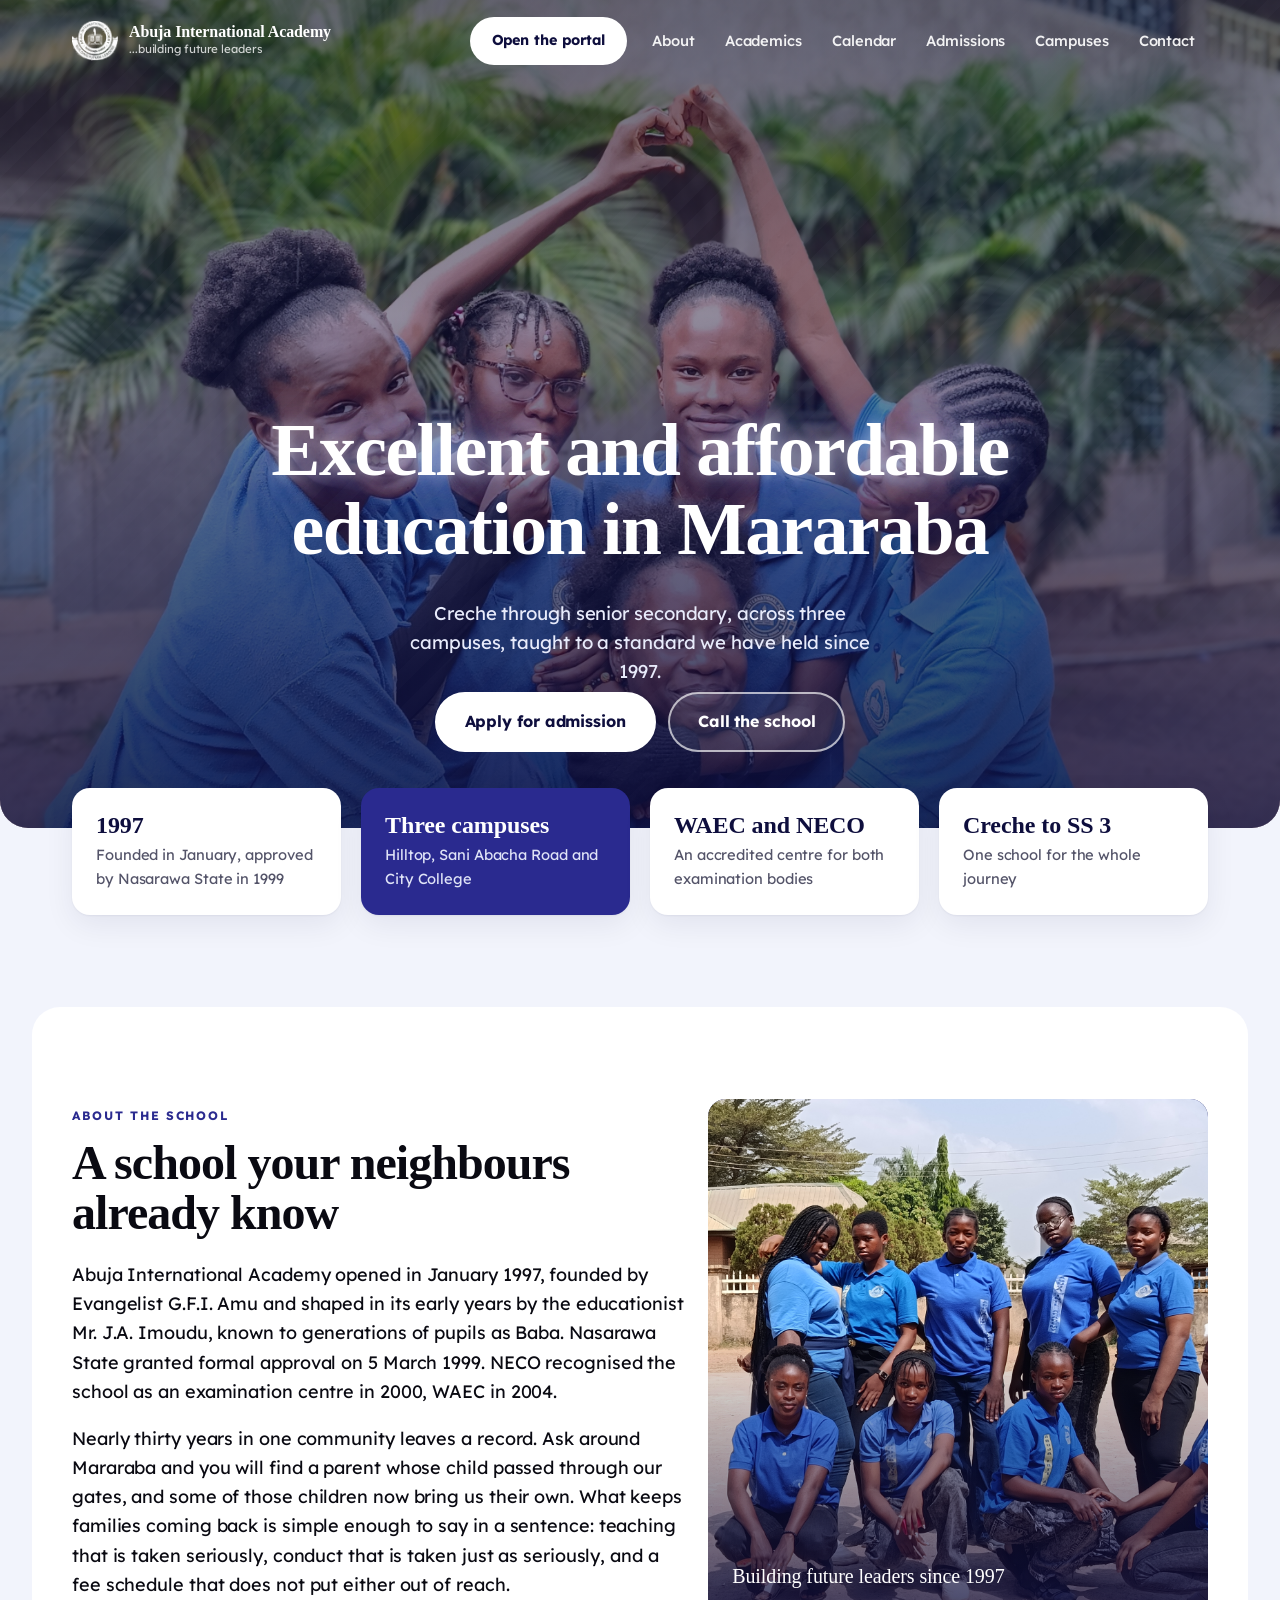
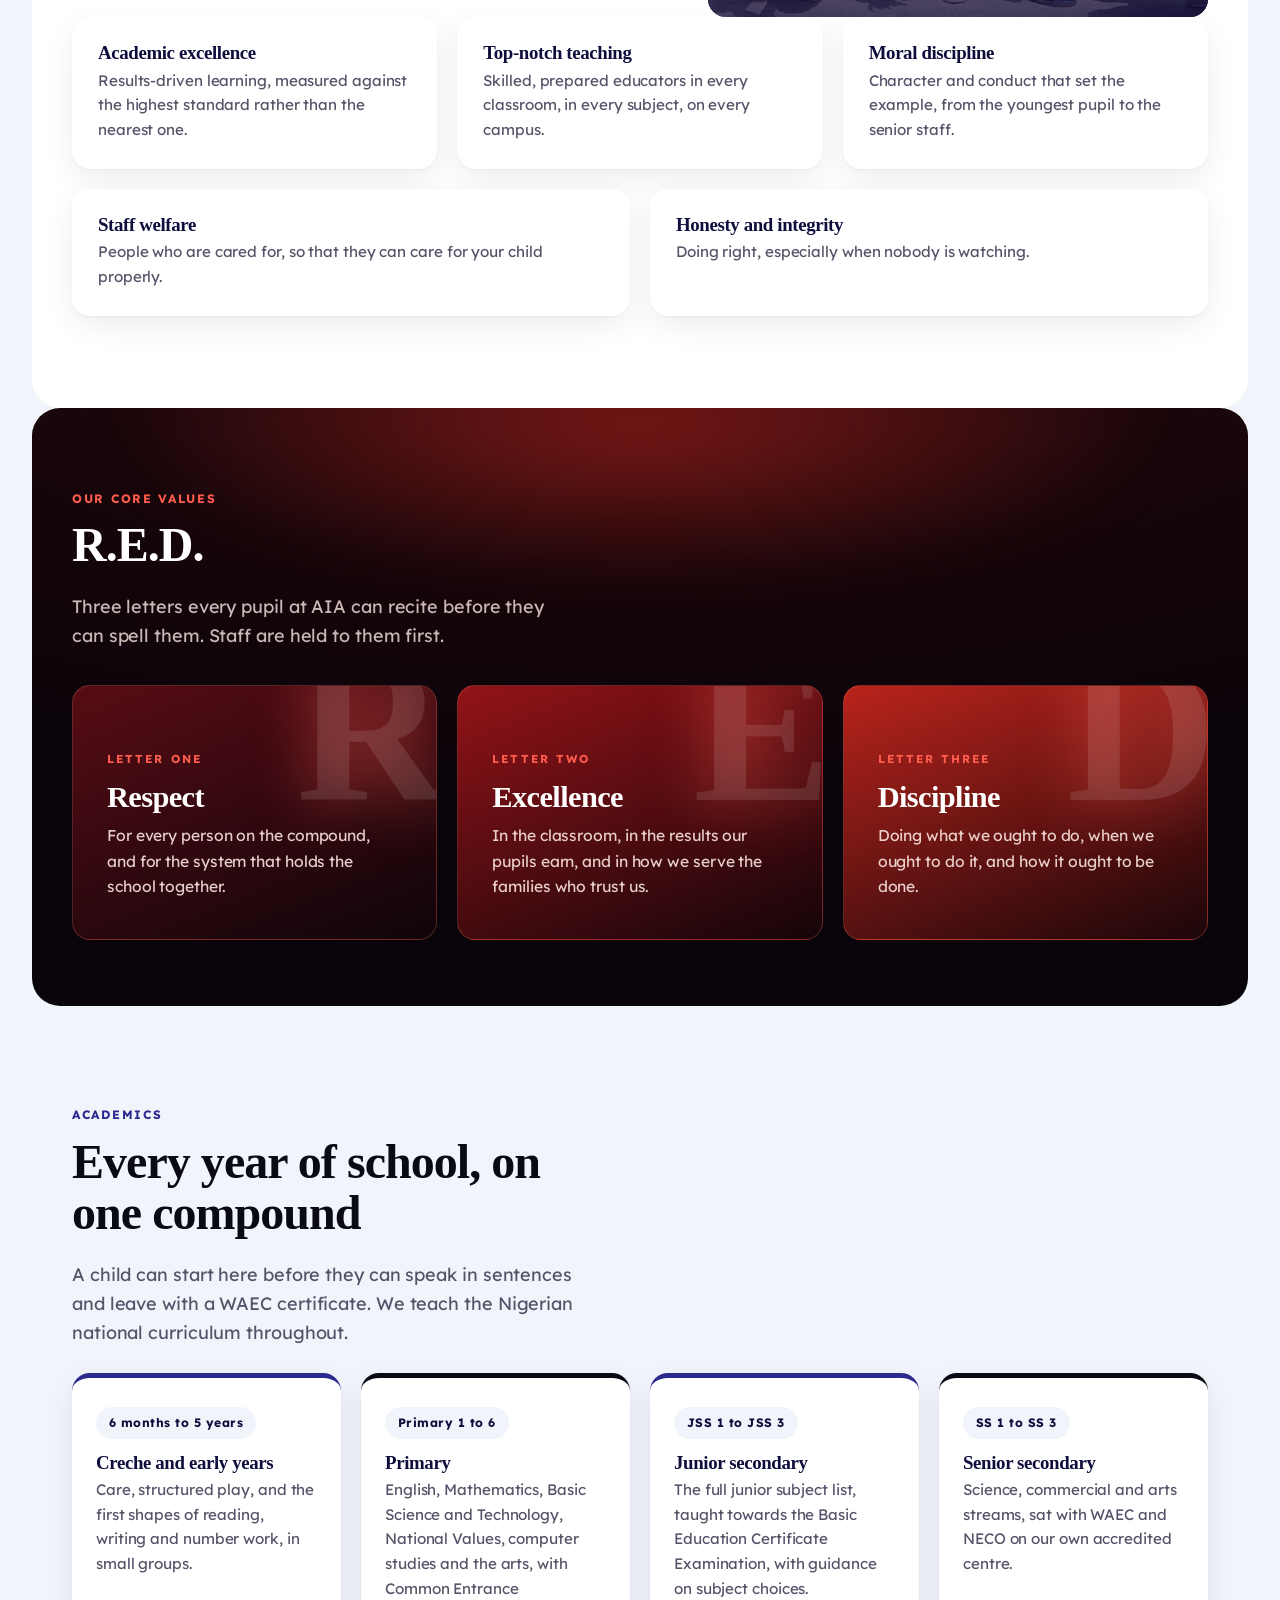
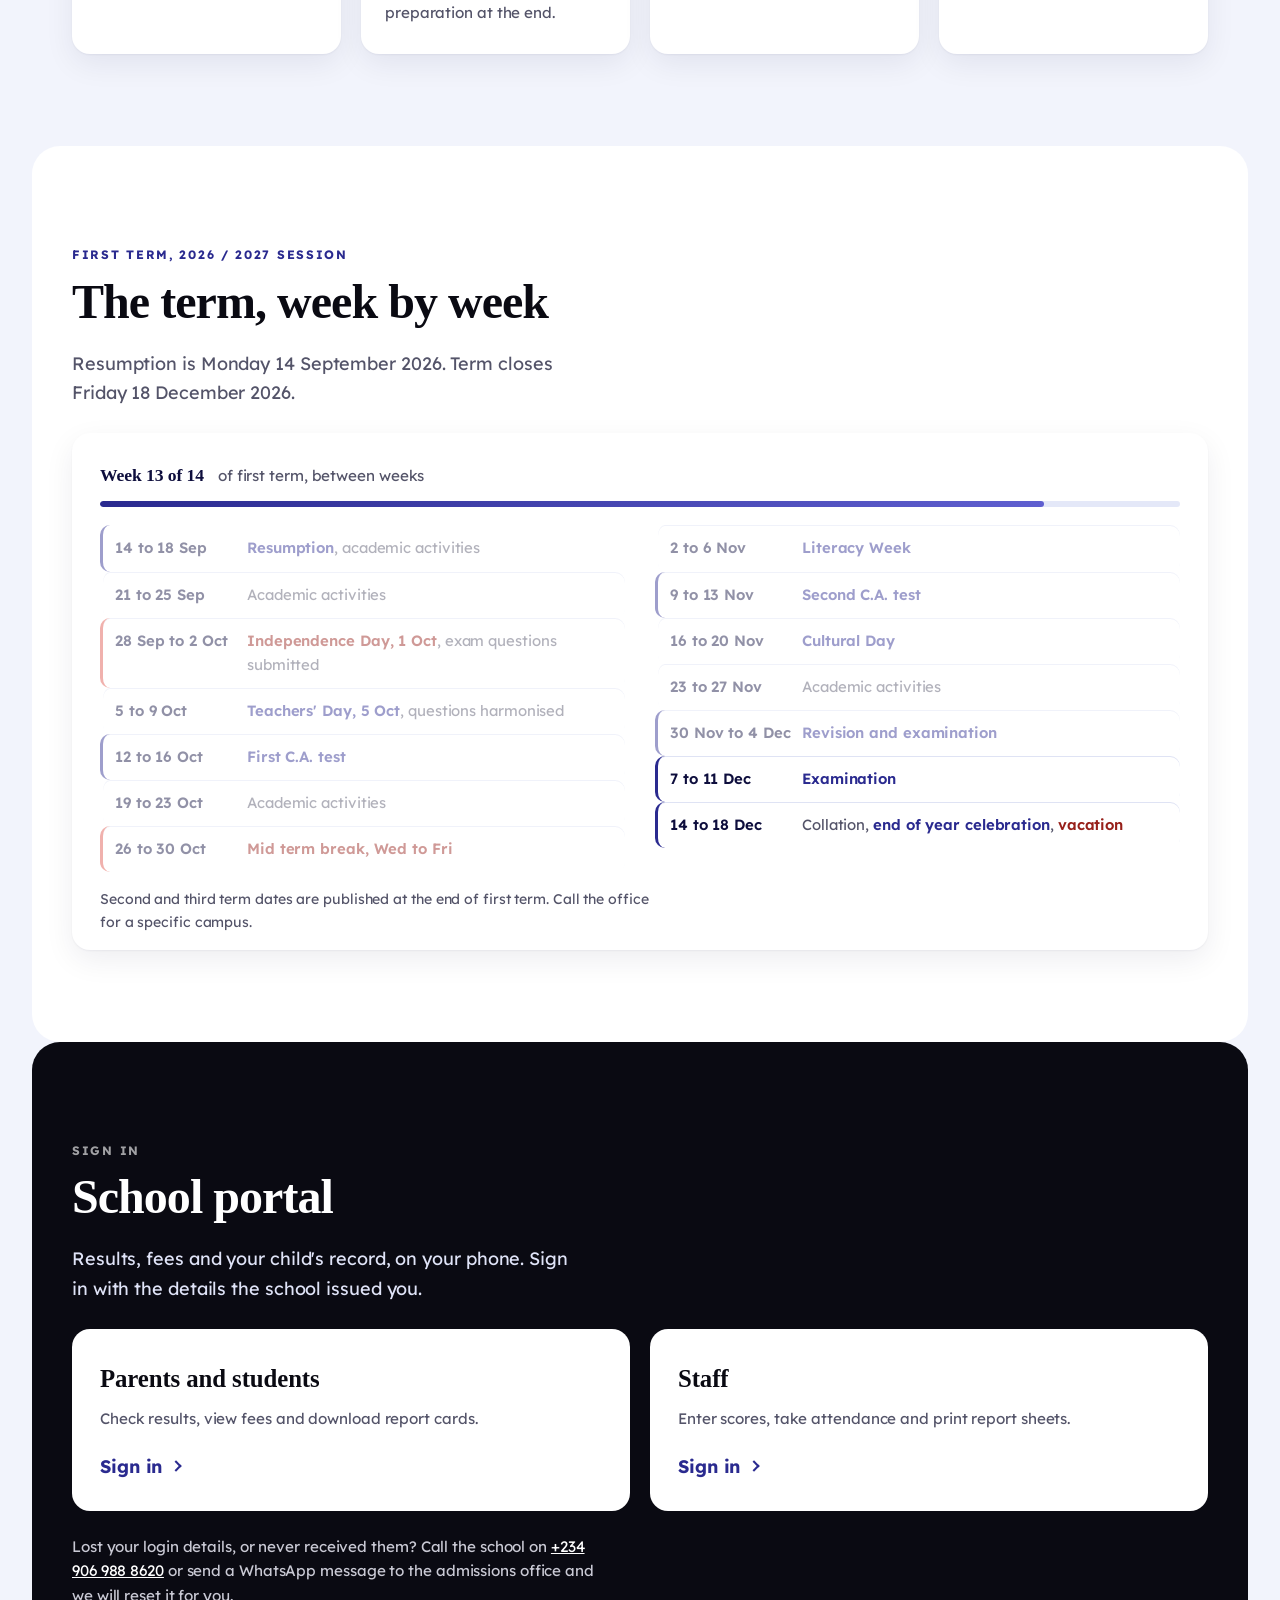
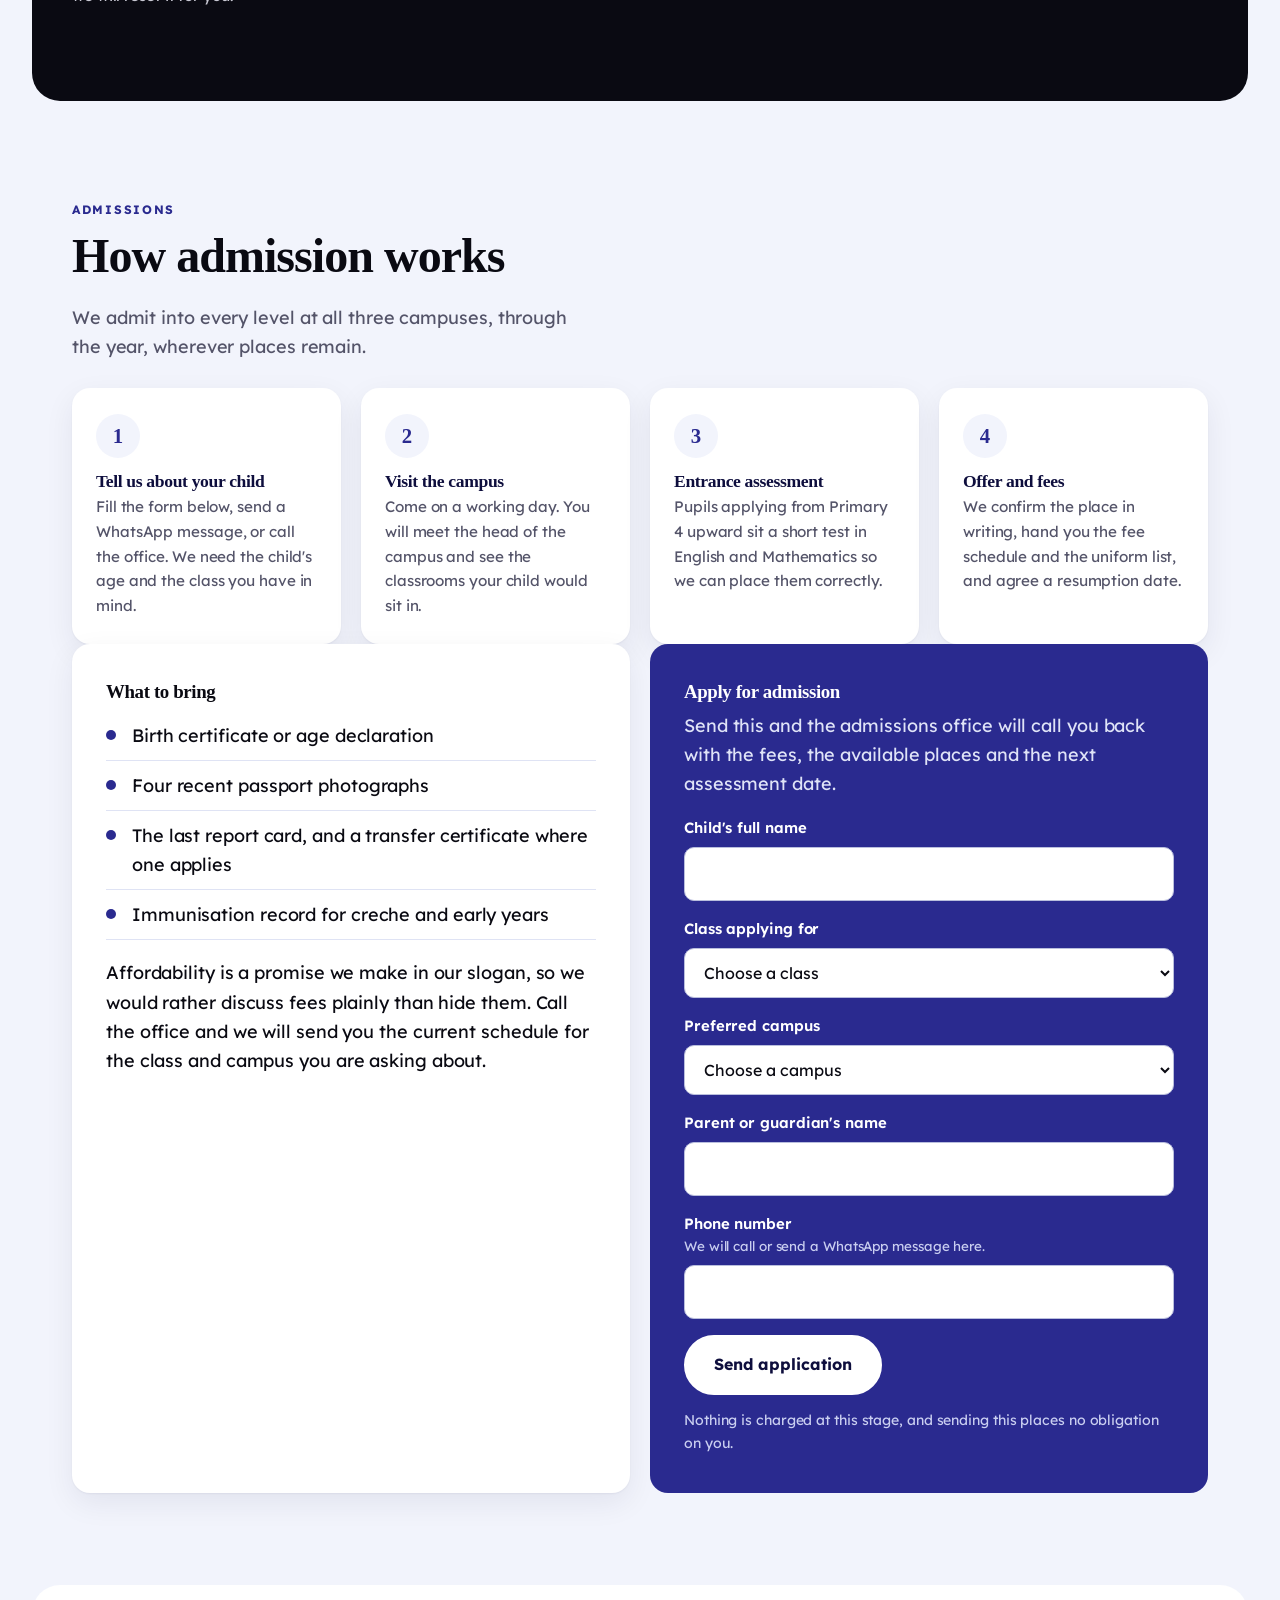
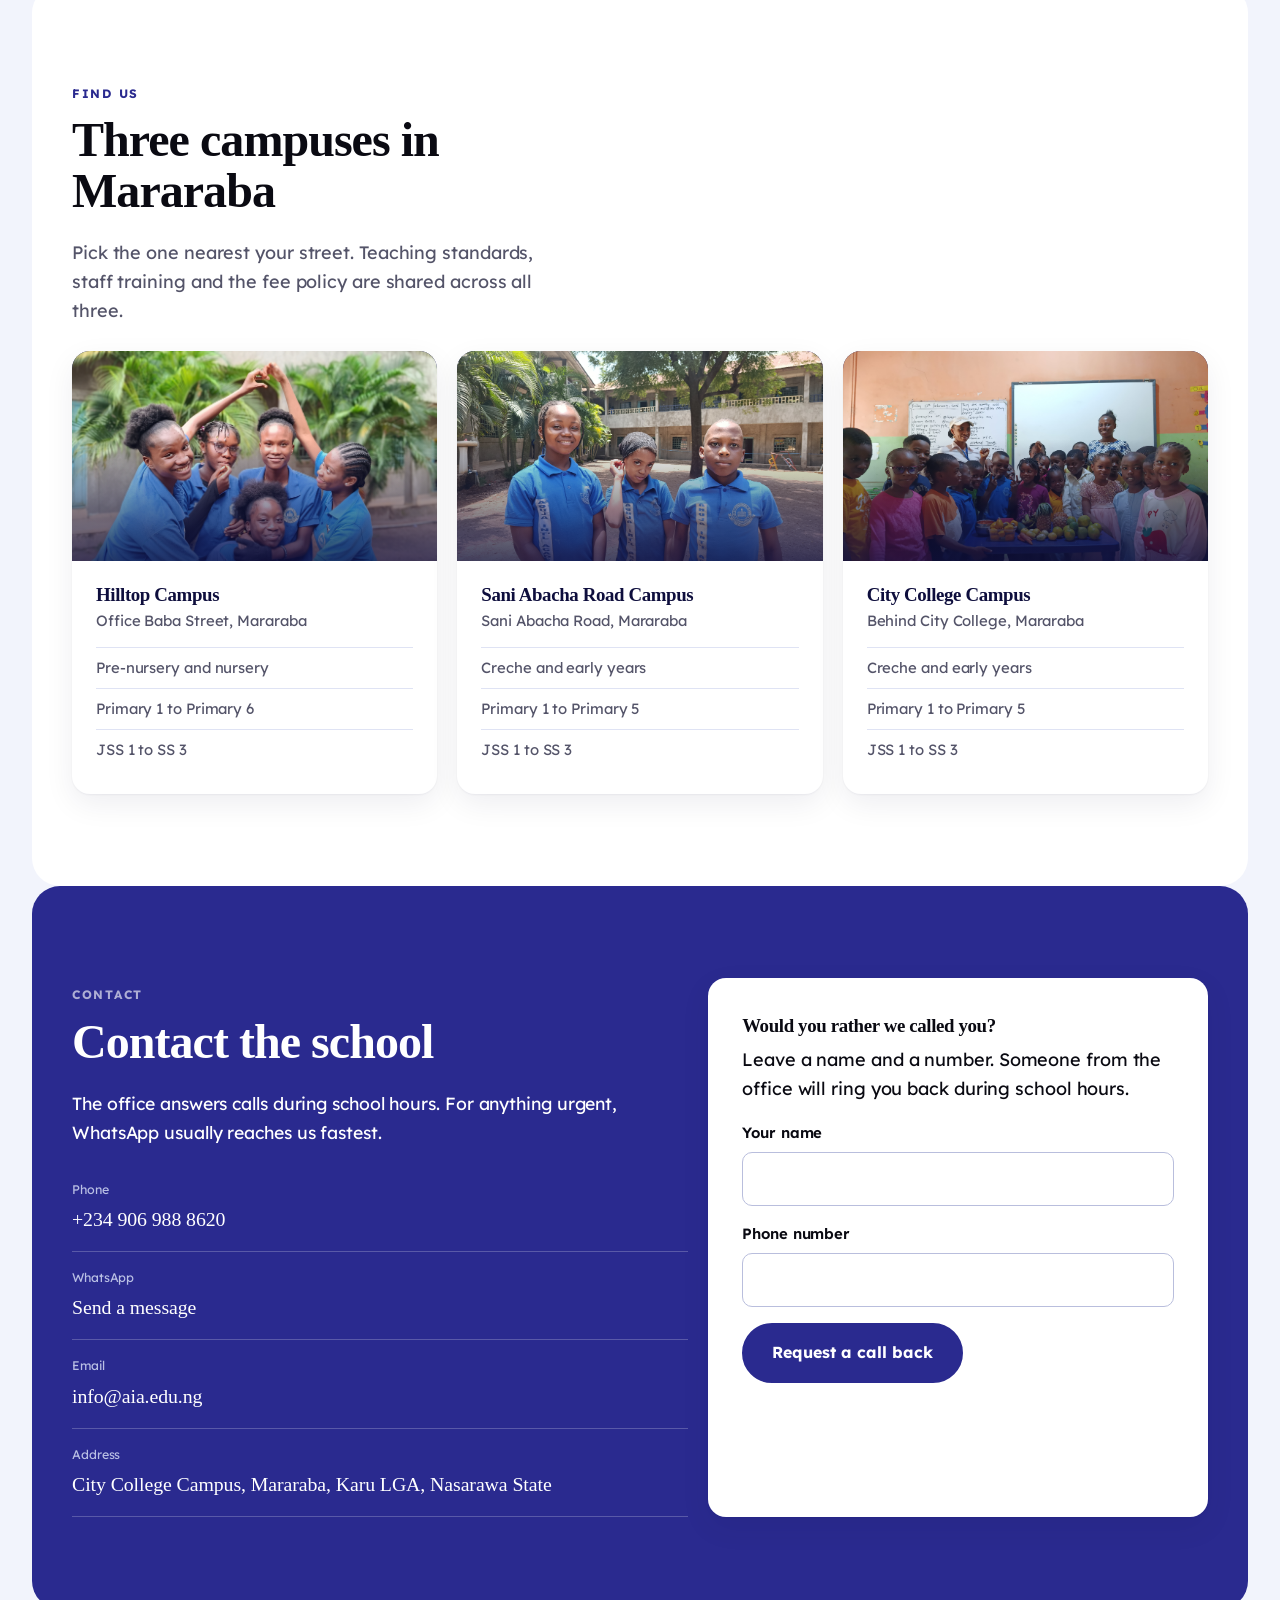
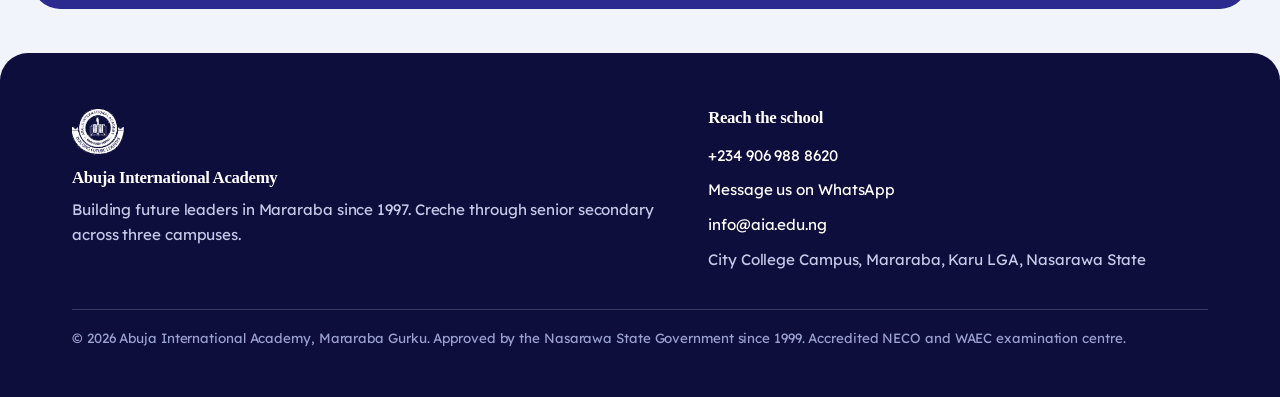
==== commit 572c4564: "remove portal from navlist" ====
--- a/index.html
+++ b/index.html
@@ -54,7 +54,7 @@
         <li><a href="#about">About</a></li>
         <li><a href="#academics">Academics</a></li>
         <li><a href="#calendar">Calendar</a></li>
-        <li><a href="#portal">Portal</a></li>
+        <!-- <li><a href="#portal">Portal</a></li> -->
         <li><a href="#admissions">Admissions</a></li>
         <li><a href="#campuses">Campuses</a></li>
         <li><a href="#contact">Contact</a></li>
